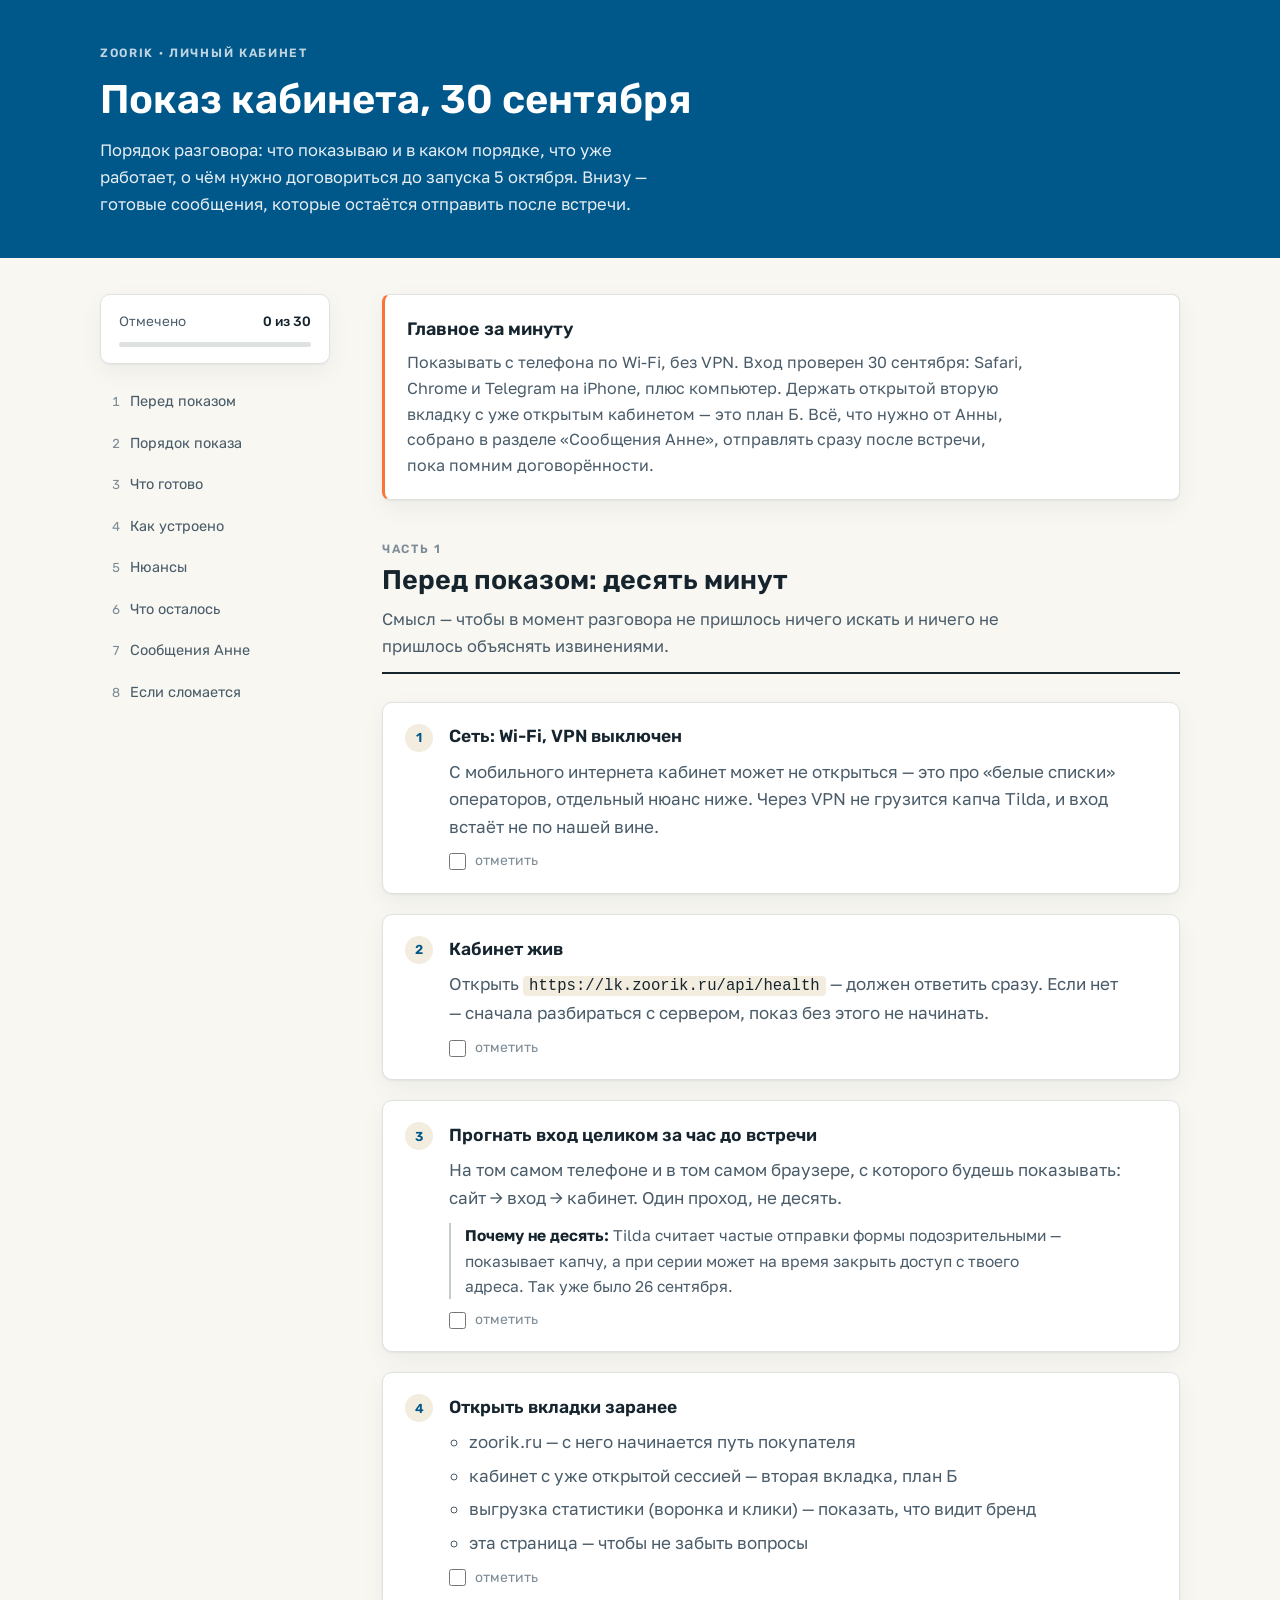
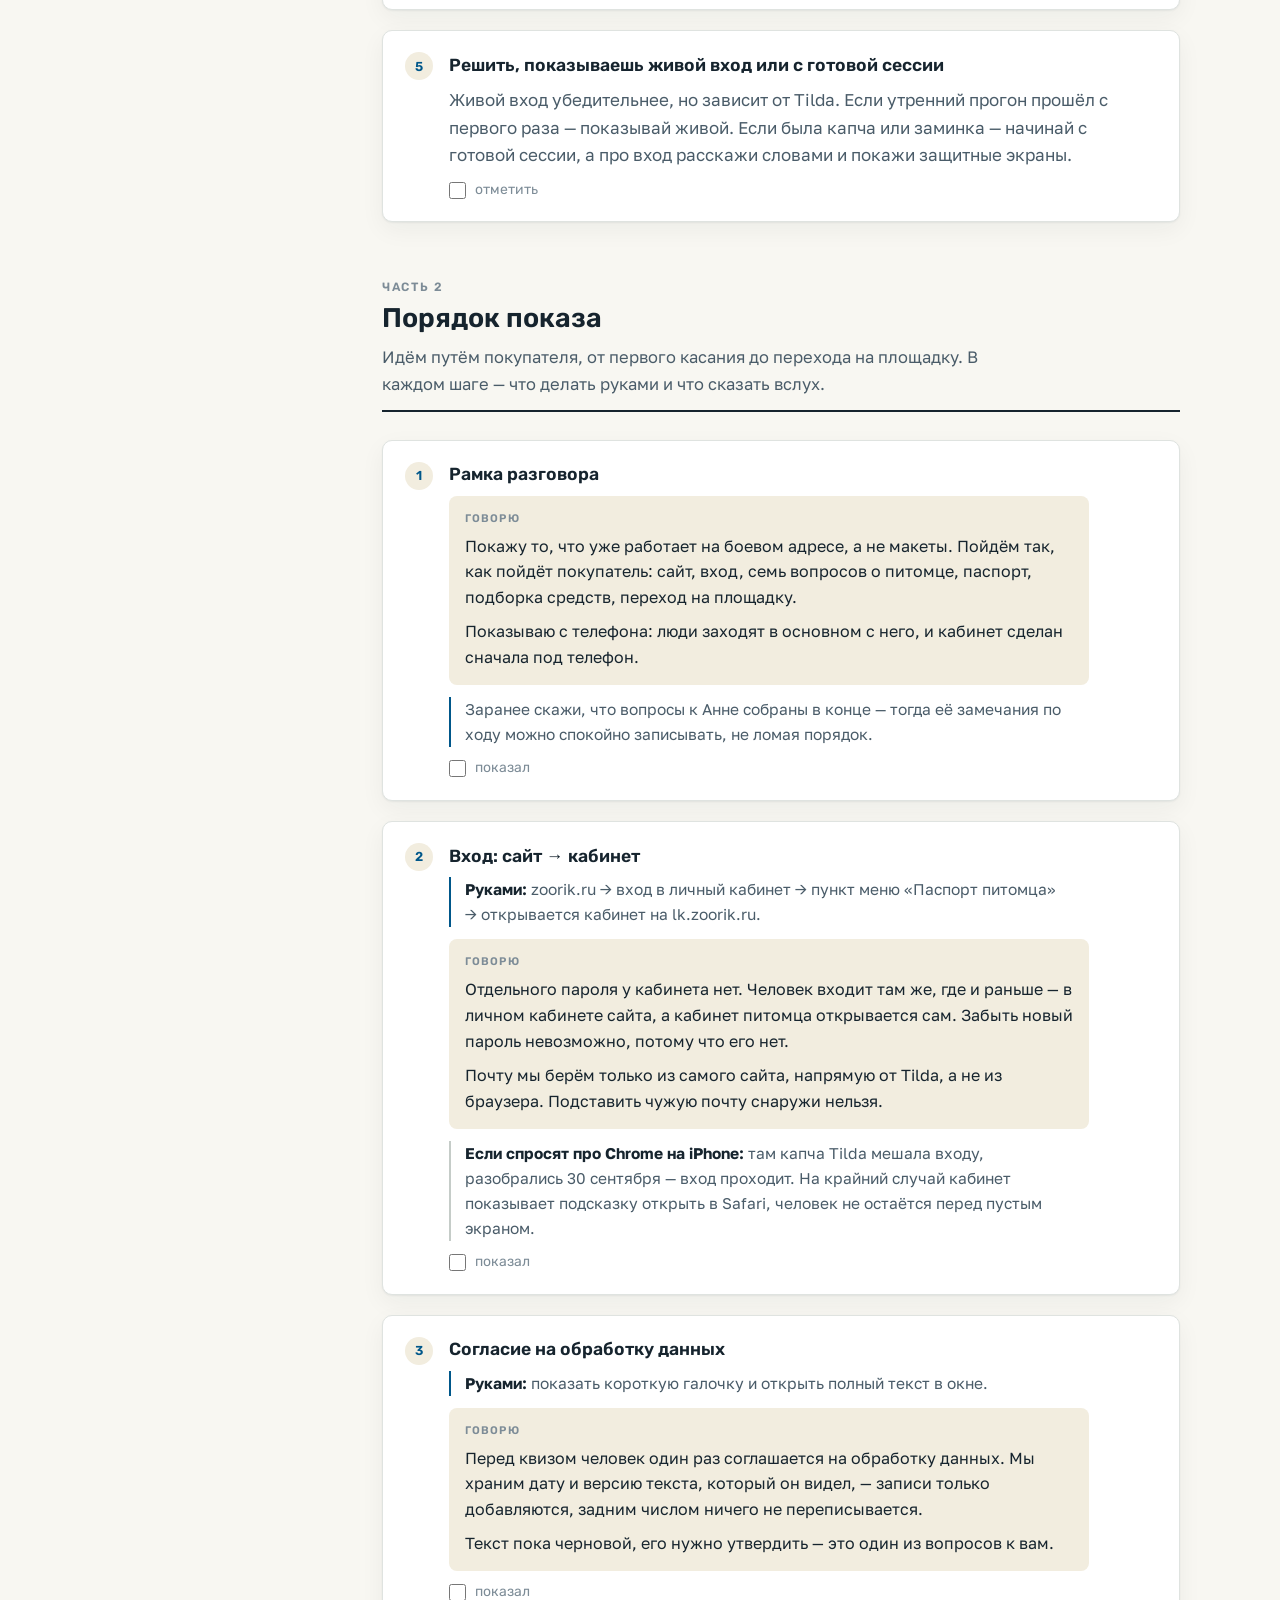
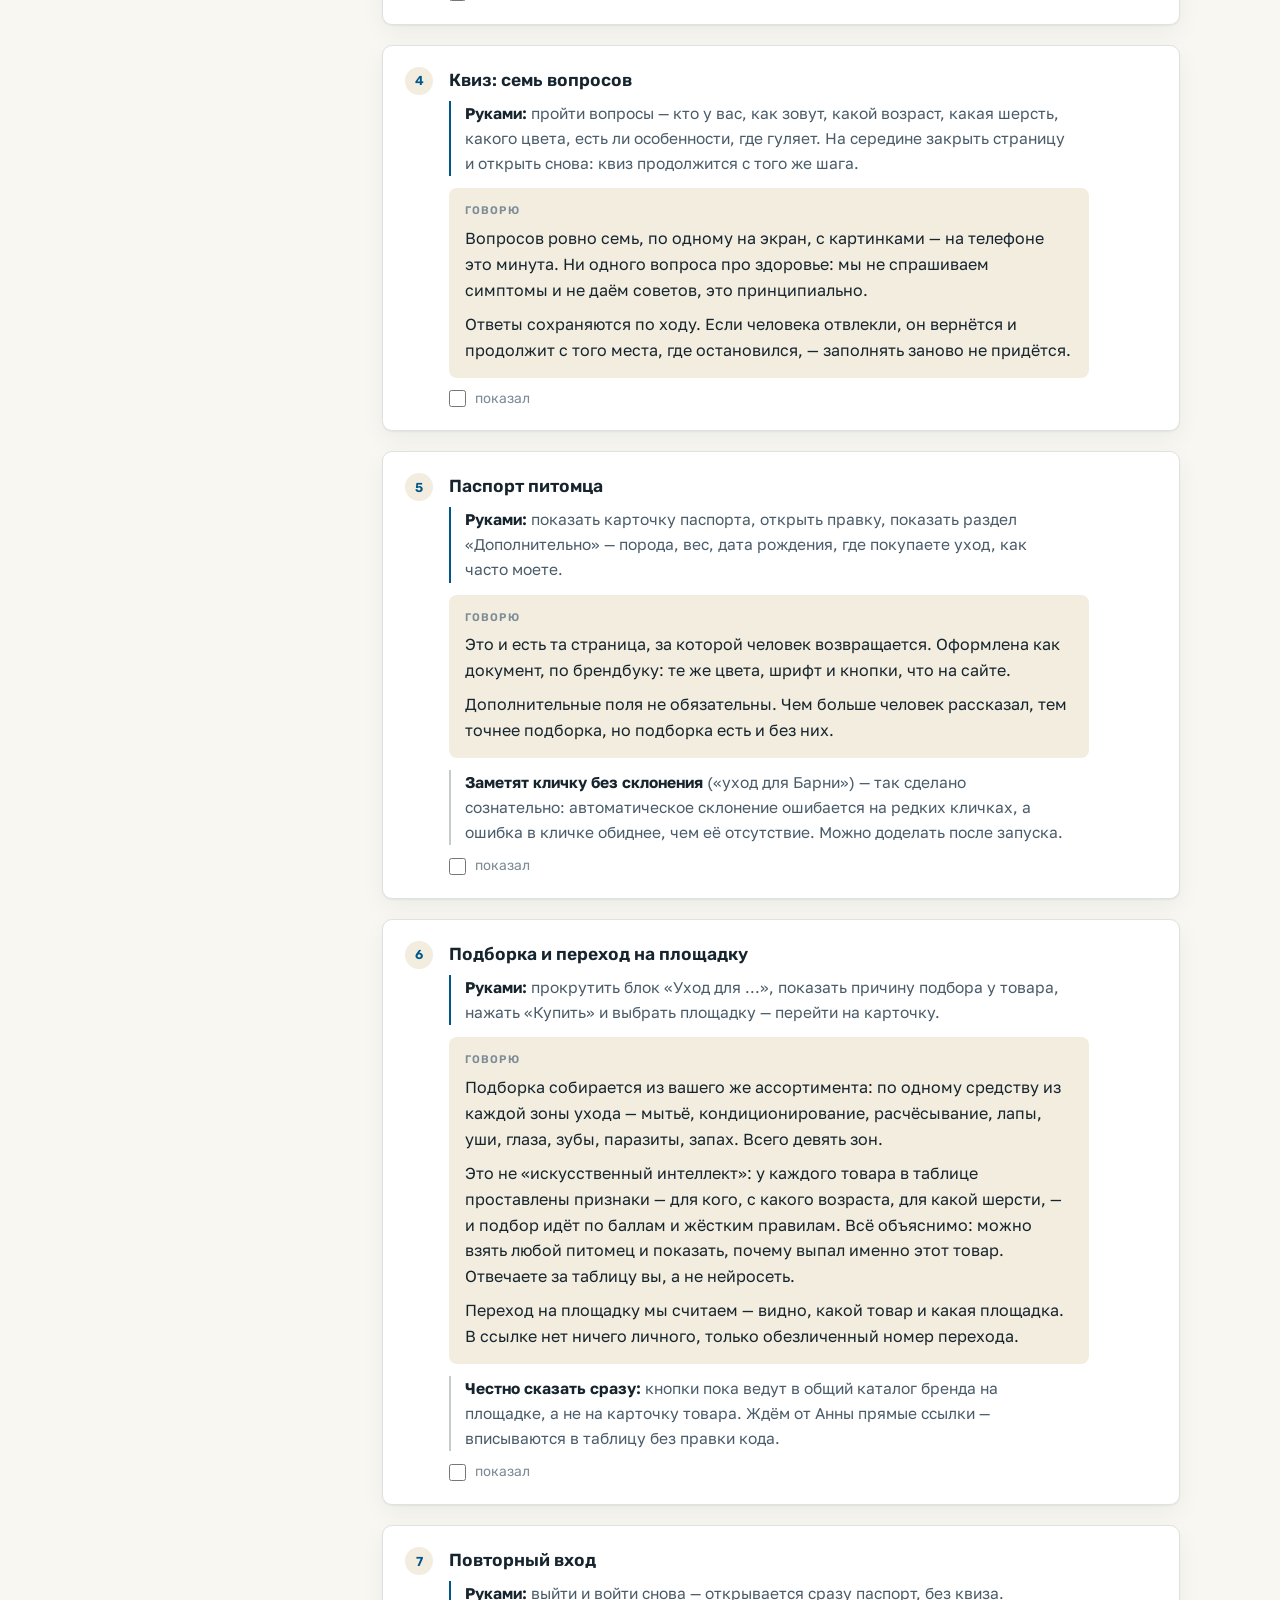
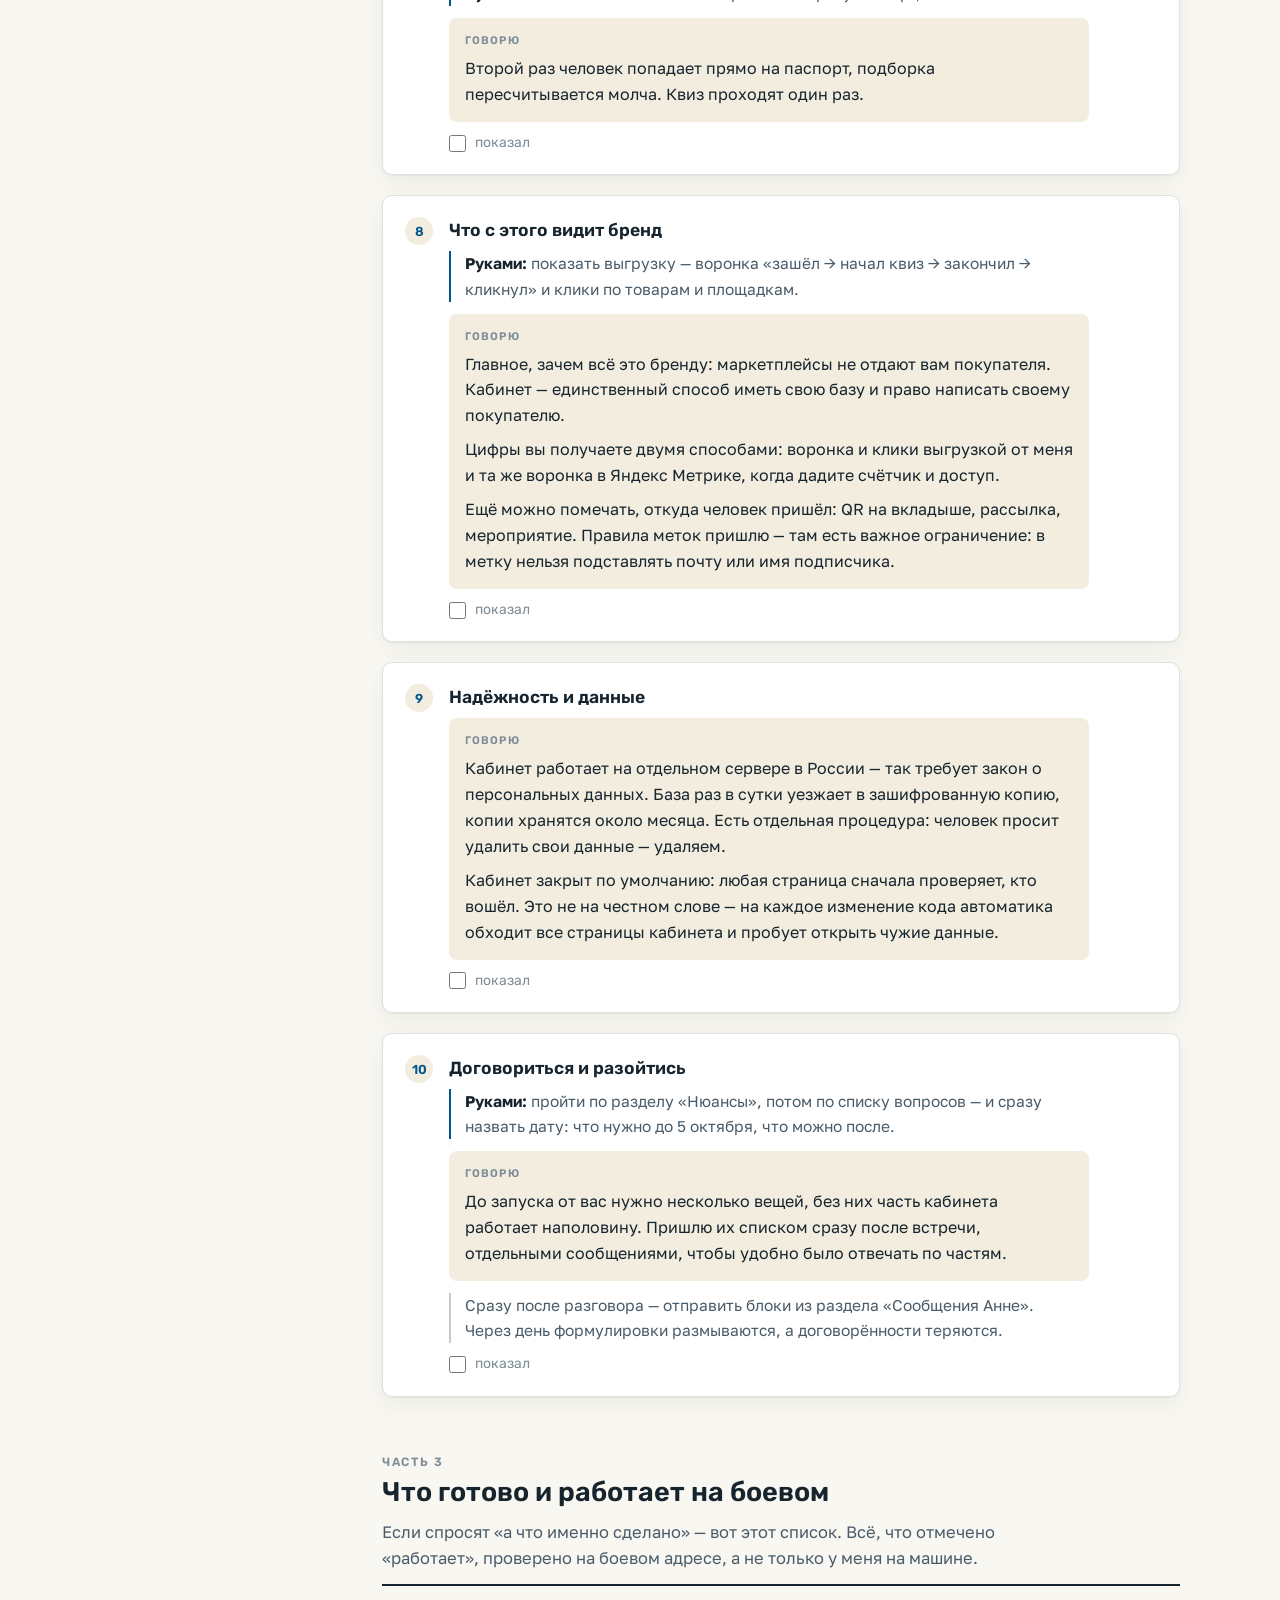
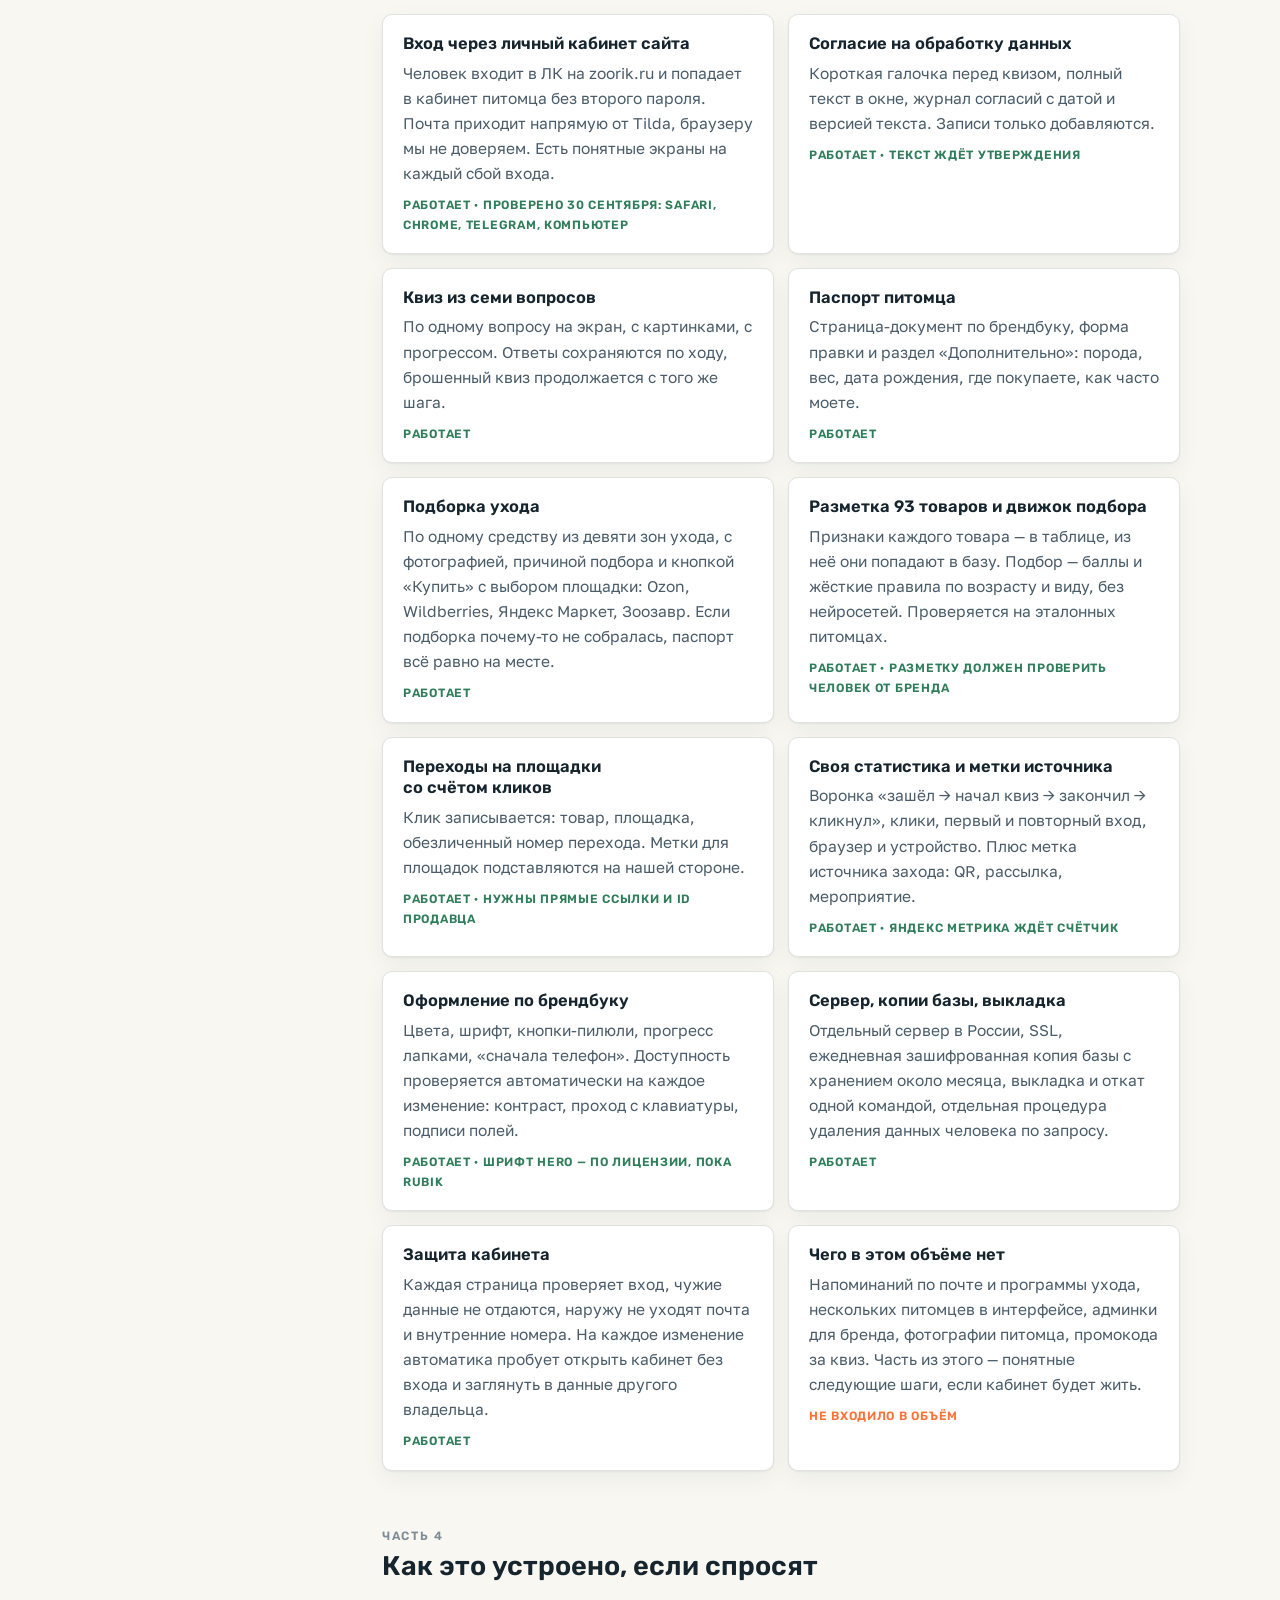
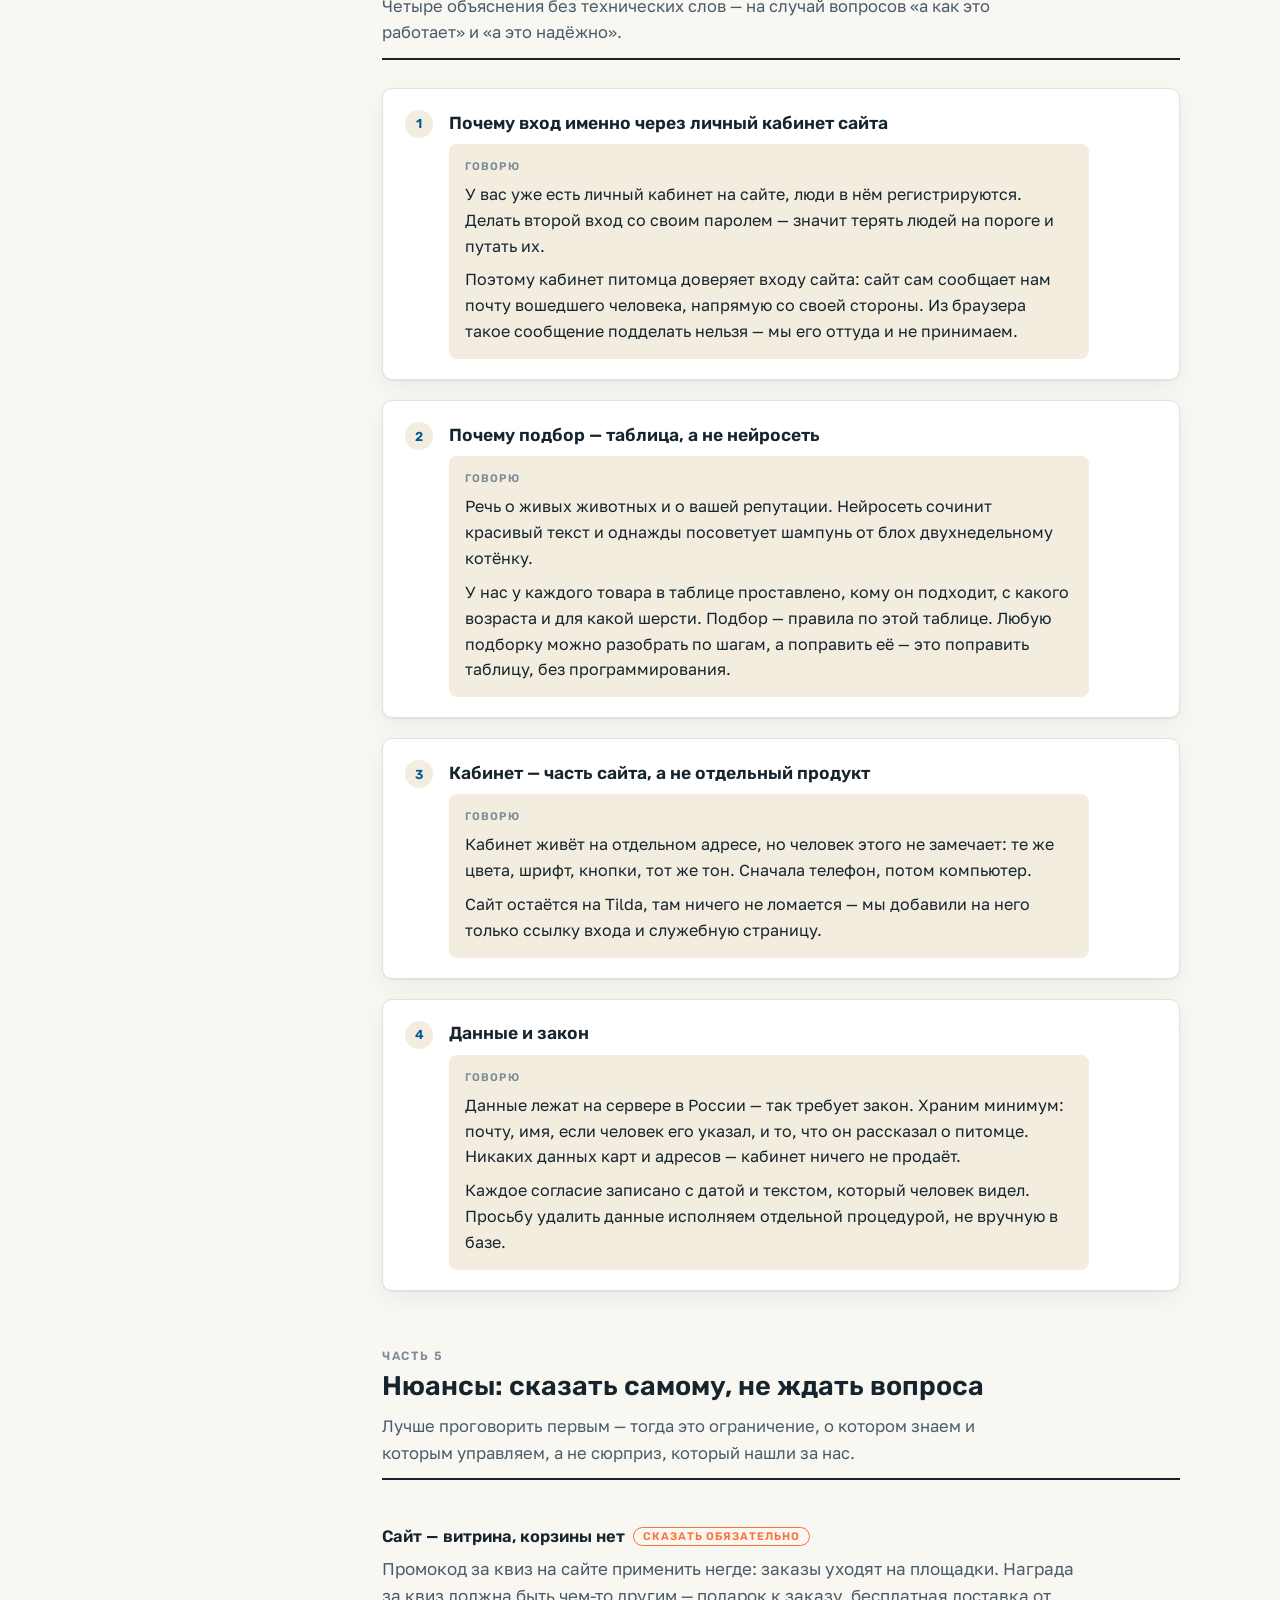
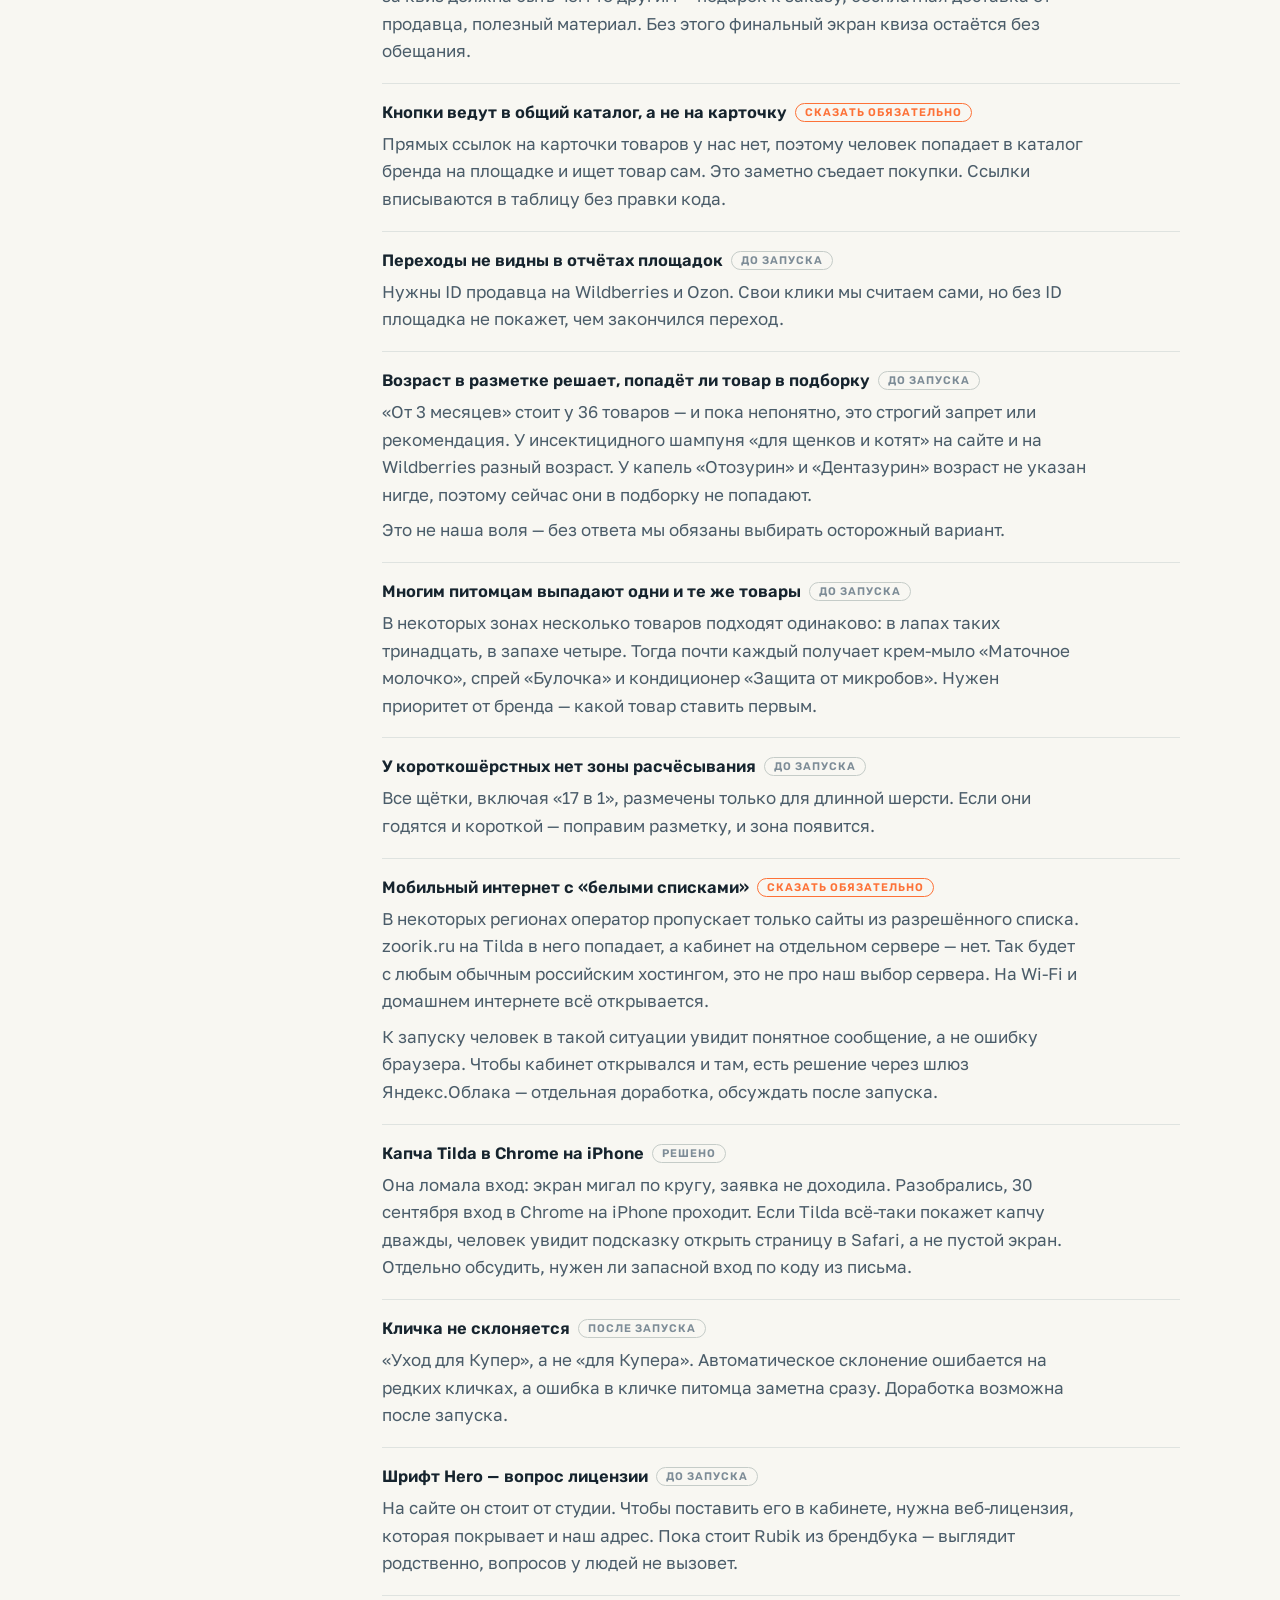
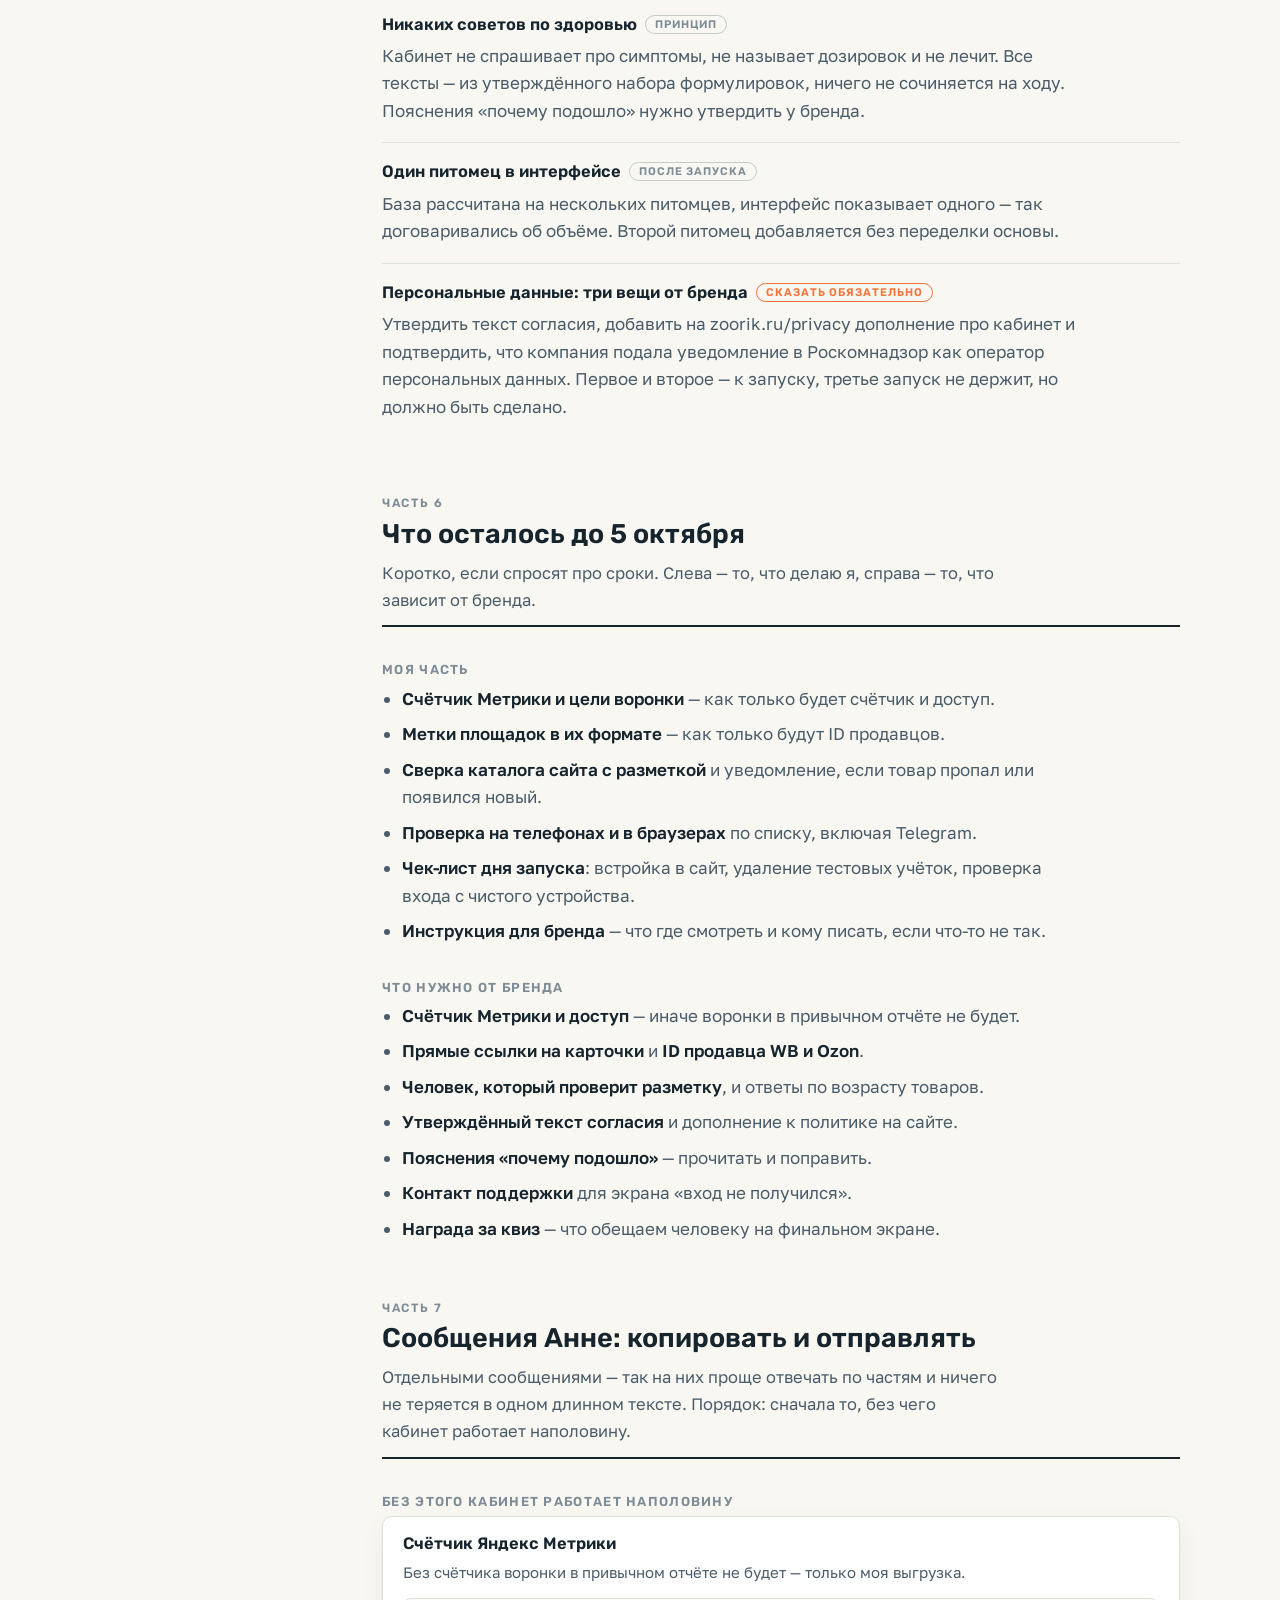
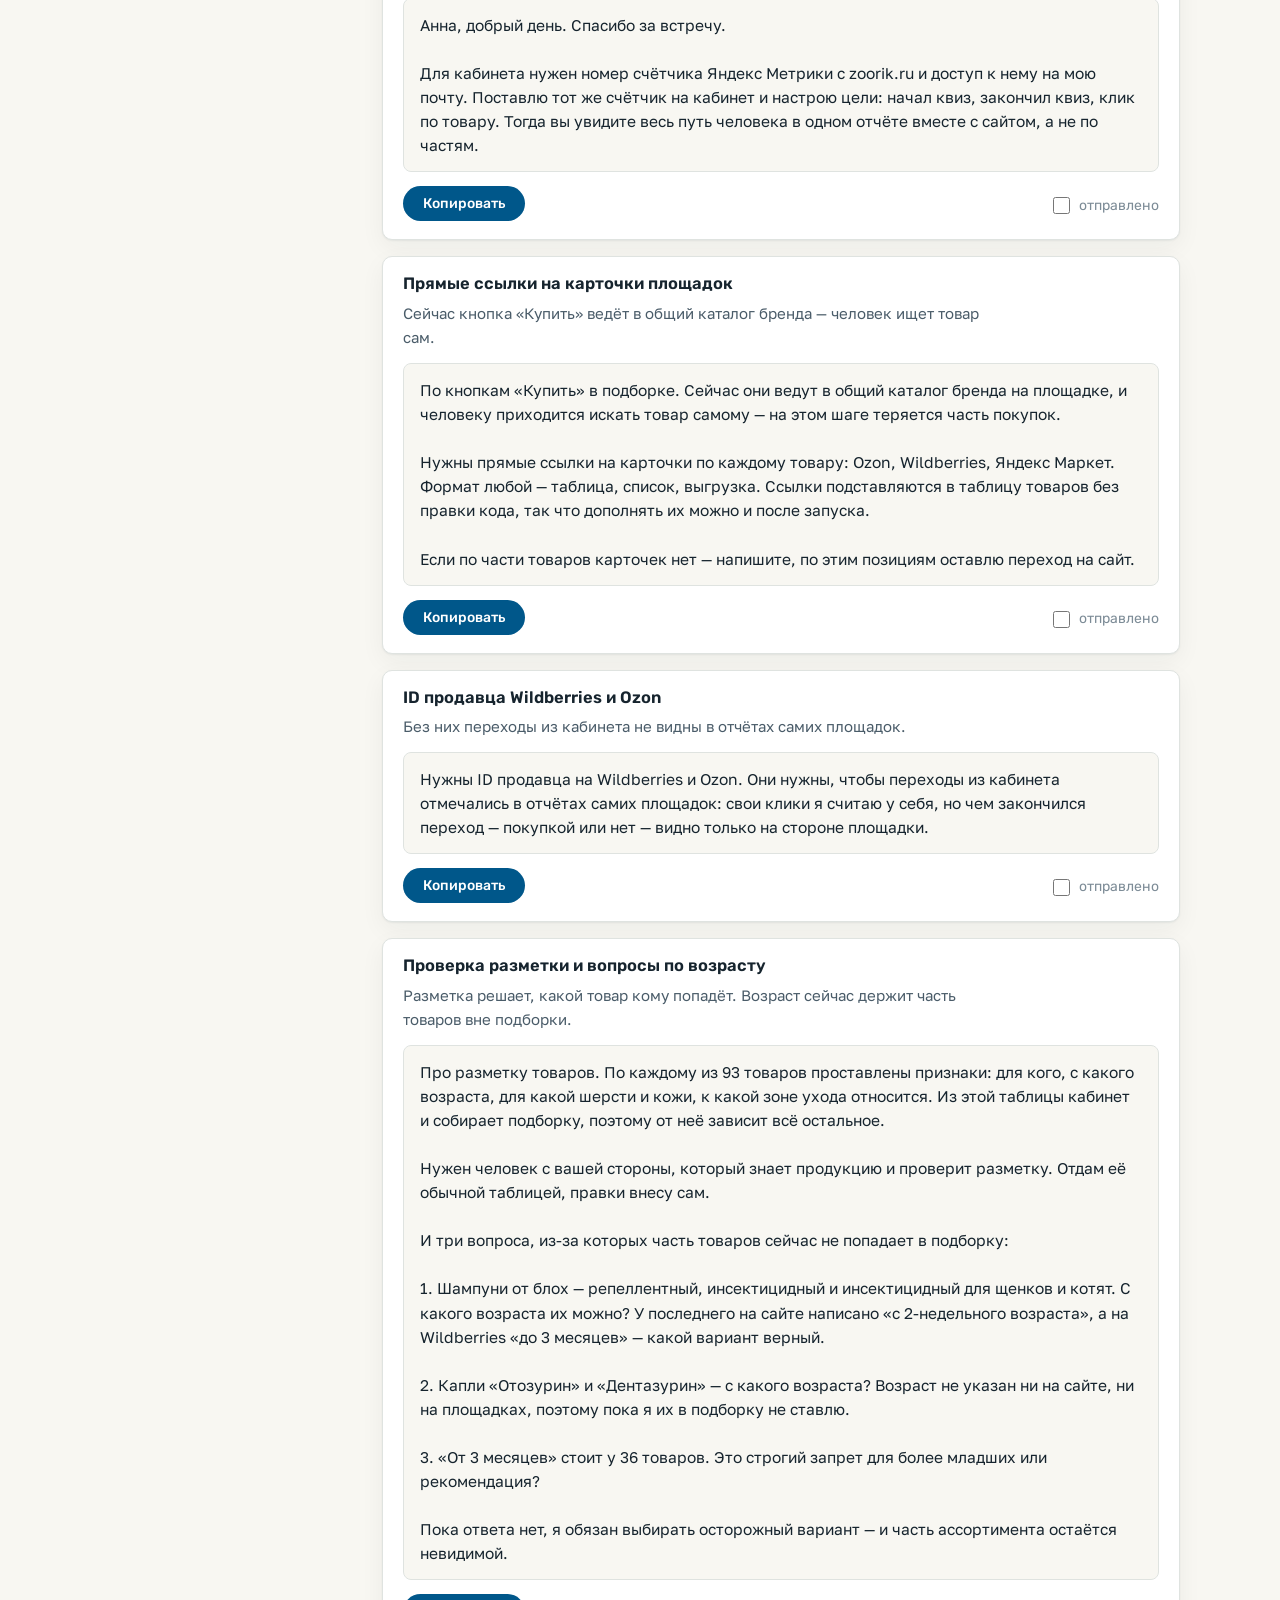
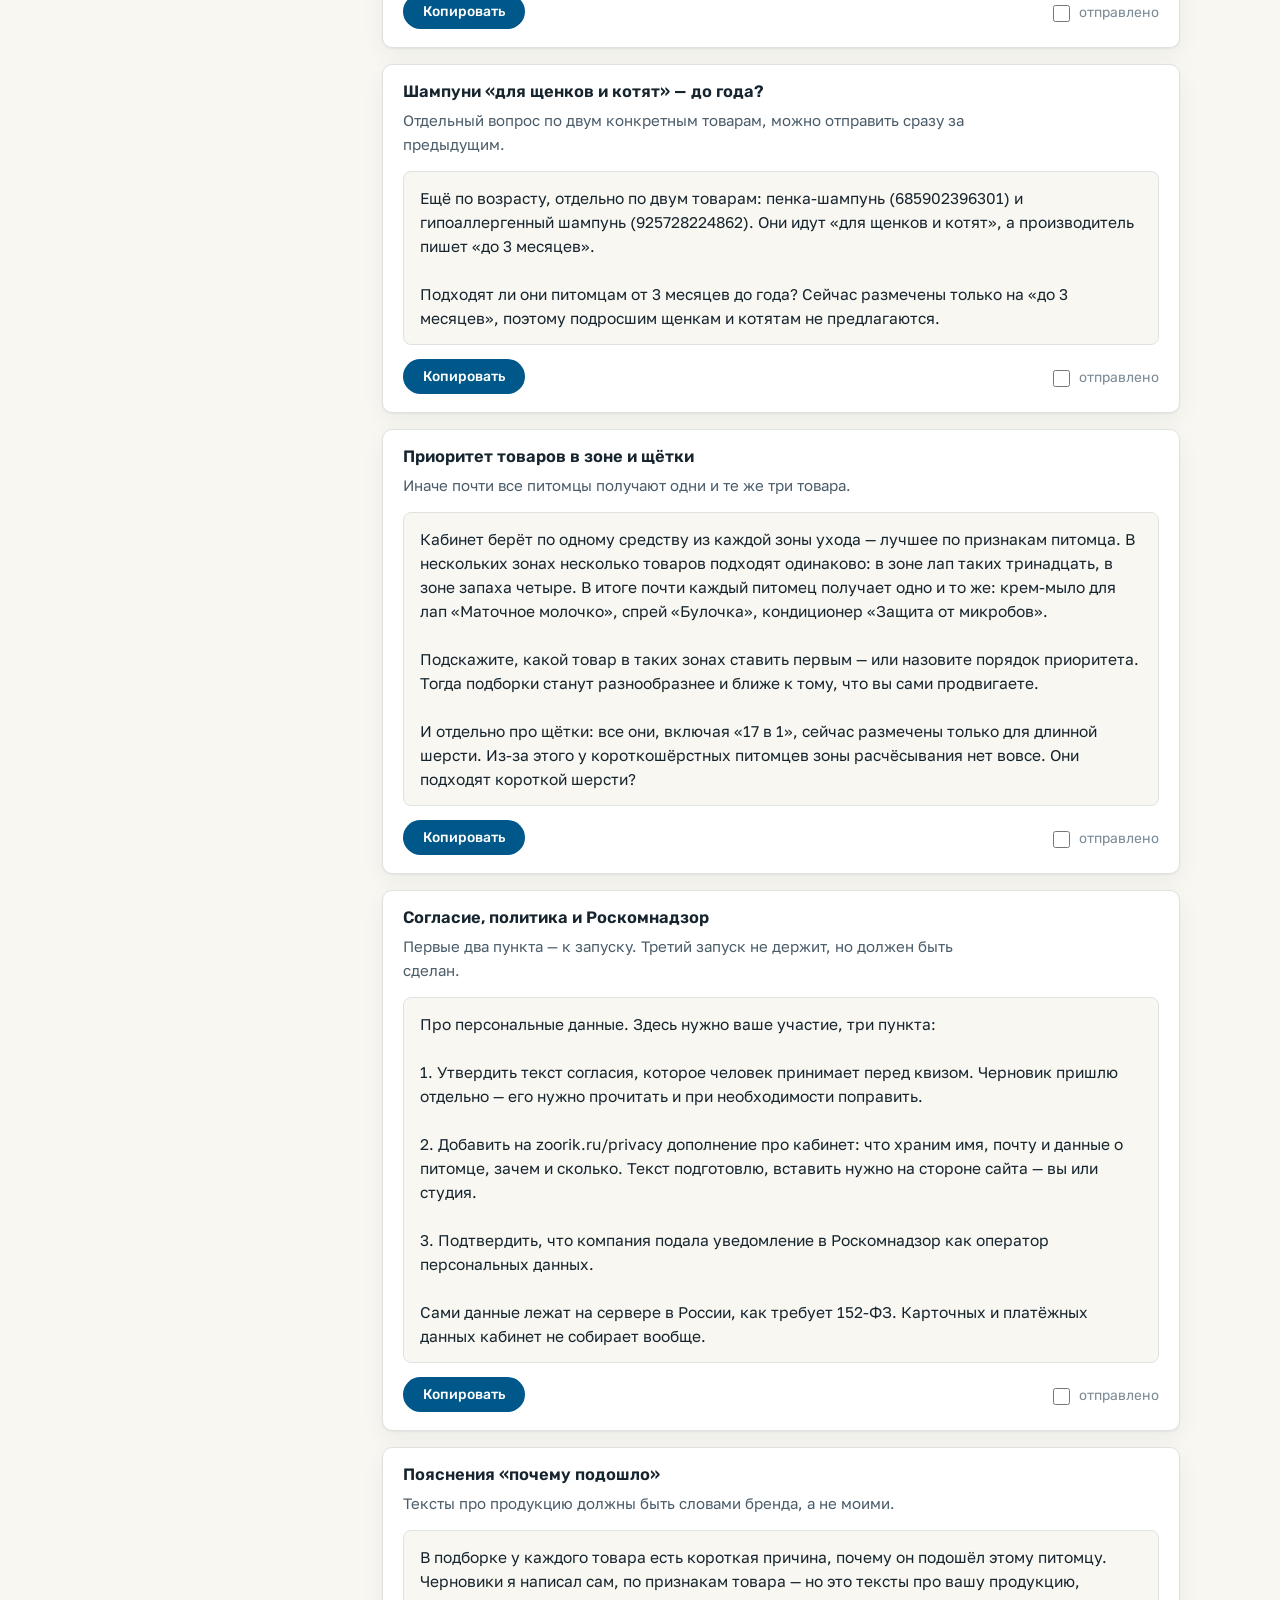
==== pokaz/index.html @ 50fd804e "Страница показа кабинета 30 сентября" ====
<!doctype html>
<html lang="ru">
<head>
<meta charset="utf-8">
<meta name="viewport" content="width=device-width, initial-scale=1">
<title>ZOORIK — показ кабинета 30 сентября</title>
<meta name="description" content="Порядок показа личного кабинета: что уже работает, что рассказать, о чём договориться.">
<meta name="robots" content="noindex, nofollow">
<meta property="og:title" content="ZOORIK — показ кабинета 30 сентября">
<meta property="og:description" content="Что работает, в каком порядке показываю, что нужно согласовать.">
<meta property="og:type" content="article">
<link rel="preconnect" href="https://fonts.googleapis.com">
<link rel="preconnect" href="https://fonts.gstatic.com" crossorigin>
<link rel="stylesheet" href="https://fonts.googleapis.com/css2?family=Rubik:wght@400;500;600&family=Golos+Text:wght@400;500;600&display=swap">
<link rel="stylesheet" href="../assets/style.css">
<link rel="stylesheet" href="../assets/pokaz.css">
</head>
<body>

<header class="masthead">
  <div class="wrap">
    <div class="eyebrow">ZOORIK · личный кабинет</div>
    <h1>Показ кабинета, 30 сентября</h1>
    <p>Порядок разговора: что показываю и в каком порядке, что уже работает, о чём нужно
       договориться до запуска 5 октября. Внизу — готовые сообщения, которые остаётся
       отправить после встречи.</p>
  </div>
</header>

<div class="wrap layout">

  <nav class="sidenav" aria-label="Разделы">
    <div class="progress-box">
      <div class="progress-label"><span>Отмечено</span><b><span id="done">0</span> из <span id="total">0</span></b></div>
      <div class="bar"><span id="bar"></span></div>
    </div>
    <div class="navlinks">
      <a href="#before"><i>1</i> Перед показом</a>
      <a href="#order"><i>2</i> Порядок показа</a>
      <a href="#ready"><i>3</i> Что готово</a>
      <a href="#how"><i>4</i> Как устроено</a>
      <a href="#points"><i>5</i> Нюансы</a>
      <a href="#left"><i>6</i> Что осталось</a>
      <a href="#ask"><i>7</i> Сообщения Анне</a>
      <a href="#plan-b"><i>8</i> Если сломается</a>
    </div>
  </nav>

  <main>

    <div class="urgent">
      <h2>Главное за минуту</h2>
      <p>Показывать с телефона по Wi-Fi, без VPN. Вход проверен 30 сентября: Safari, Chrome
         и Telegram на iPhone, плюс компьютер. Держать открытой вторую вкладку с уже
         открытым кабинетом — это план Б. Всё, что нужно от Анны, собрано в разделе
         «Сообщения Анне», отправлять сразу после встречи, пока помним договорённости.</p>
    </div>

    <!-- ================= 1. ПЕРЕД ПОКАЗОМ ================= -->
    <section class="part" id="before">
      <div class="part-head">
        <div class="eyebrow">Часть 1</div>
        <h2>Перед показом: десять минут</h2>
        <p class="lead">Смысл — чтобы в момент разговора не пришлось ничего искать и ничего
           не пришлось объяснять извинениями.</p>
      </div>

      <ul class="steps">
        <li class="step">
          <h3>Сеть: Wi-Fi, VPN выключен</h3>
          <div class="body">
            <p>С мобильного интернета кабинет может не открыться — это про «белые списки»
               операторов, отдельный нюанс ниже. Через VPN не грузится капча Tilda, и вход
               встаёт не по нашей вине.</p>
          </div>
          <label class="check"><input type="checkbox" data-k="net"> отметить</label>
        </li>

        <li class="step">
          <h3>Кабинет жив</h3>
          <div class="body">
            <p>Открыть <span class="mono">https://lk.zoorik.ru/api/health</span> — должен
               ответить сразу. Если нет — сначала разбираться с сервером, показ без этого
               не начинать.</p>
          </div>
          <label class="check"><input type="checkbox" data-k="health"> отметить</label>
        </li>

        <li class="step">
          <h3>Прогнать вход целиком за час до встречи</h3>
          <div class="body">
            <p>На том самом телефоне и в том самом браузере, с которого будешь показывать:
               сайт → вход → кабинет. Один проход, не десять.</p>
            <p class="note"><b>Почему не десять:</b> Tilda считает частые отправки формы
               подозрительными — показывает капчу, а при серии может на время закрыть доступ
               с твоего адреса. Так уже было 26 сентября.</p>
          </div>
          <label class="check"><input type="checkbox" data-k="run"> отметить</label>
        </li>

        <li class="step">
          <h3>Открыть вкладки заранее</h3>
          <div class="body">
            <ul>
              <li>zoorik.ru — с него начинается путь покупателя</li>
              <li>кабинет с уже открытой сессией — вторая вкладка, план Б</li>
              <li>выгрузка статистики (воронка и клики) — показать, что видит бренд</li>
              <li>эта страница — чтобы не забыть вопросы</li>
            </ul>
          </div>
          <label class="check"><input type="checkbox" data-k="tabs"> отметить</label>
        </li>

        <li class="step">
          <h3>Решить, показываешь живой вход или с готовой сессии</h3>
          <div class="body">
            <p>Живой вход убедительнее, но зависит от Tilda. Если утренний прогон прошёл
               с первого раза — показывай живой. Если была капча или заминка — начинай
               с готовой сессии, а про вход расскажи словами и покажи защитные экраны.</p>
          </div>
          <label class="check"><input type="checkbox" data-k="mode"> отметить</label>
        </li>
      </ul>
    </section>

    <!-- ================= 2. ПОРЯДОК ПОКАЗА ================= -->
    <section class="part" id="order">
      <div class="part-head">
        <div class="eyebrow">Часть 2</div>
        <h2>Порядок показа</h2>
        <p class="lead">Идём путём покупателя, от первого касания до перехода на площадку.
           В каждом шаге — что делать руками и что сказать вслух.</p>
      </div>

      <ul class="steps">
        <li class="step">
          <h3>Рамка разговора</h3>
          <div class="body">
            <div class="say">
              <p>Покажу то, что уже работает на боевом адресе, а не макеты. Пойдём так, как
                 пойдёт покупатель: сайт, вход, семь вопросов о питомце, паспорт, подборка
                 средств, переход на площадку.</p>
              <p>Показываю с телефона: люди заходят в основном с него, и кабинет сделан
                 сначала под телефон.</p>
            </div>
            <p class="do">Заранее скажи, что вопросы к Анне собраны в конце — тогда её
               замечания по ходу можно спокойно записывать, не ломая порядок.</p>
          </div>
          <label class="check"><input type="checkbox" data-k="s1"> показал</label>
        </li>

        <li class="step">
          <h3>Вход: сайт → кабинет</h3>
          <div class="body">
            <p class="do"><b>Руками:</b> zoorik.ru → вход в личный кабинет → пункт меню
               «Паспорт питомца» → открывается кабинет на lk.zoorik.ru.</p>
            <div class="say">
              <p>Отдельного пароля у кабинета нет. Человек входит там же, где и раньше —
                 в личном кабинете сайта, а кабинет питомца открывается сам. Забыть новый
                 пароль невозможно, потому что его нет.</p>
              <p>Почту мы берём только из самого сайта, напрямую от Tilda, а не из браузера.
                 Подставить чужую почту снаружи нельзя.</p>
            </div>
            <p class="note"><b>Если спросят про Chrome на iPhone:</b> там капча Tilda
               мешала входу, разобрались 30 сентября — вход проходит. На крайний случай
               кабинет показывает подсказку открыть в Safari, человек не остаётся
               перед пустым экраном.</p>
          </div>
          <label class="check"><input type="checkbox" data-k="s2"> показал</label>
        </li>

        <li class="step">
          <h3>Согласие на обработку данных</h3>
          <div class="body">
            <p class="do"><b>Руками:</b> показать короткую галочку и открыть полный текст
               в окне.</p>
            <div class="say">
              <p>Перед квизом человек один раз соглашается на обработку данных. Мы храним
                 дату и версию текста, который он видел, — записи только добавляются,
                 задним числом ничего не переписывается.</p>
              <p>Текст пока черновой, его нужно утвердить — это один из вопросов к вам.</p>
            </div>
          </div>
          <label class="check"><input type="checkbox" data-k="s3"> показал</label>
        </li>

        <li class="step">
          <h3>Квиз: семь вопросов</h3>
          <div class="body">
            <p class="do"><b>Руками:</b> пройти вопросы — кто у вас, как зовут, какой
               возраст, какая шерсть, какого цвета, есть ли особенности, где гуляет.
               На середине закрыть страницу и открыть снова: квиз продолжится с того же шага.</p>
            <div class="say">
              <p>Вопросов ровно семь, по одному на экран, с картинками — на телефоне это
                 минута. Ни одного вопроса про здоровье: мы не спрашиваем симптомы
                 и не даём советов, это принципиально.</p>
              <p>Ответы сохраняются по ходу. Если человека отвлекли, он вернётся и продолжит
                 с того места, где остановился, — заполнять заново не придётся.</p>
            </div>
          </div>
          <label class="check"><input type="checkbox" data-k="s4"> показал</label>
        </li>

        <li class="step">
          <h3>Паспорт питомца</h3>
          <div class="body">
            <p class="do"><b>Руками:</b> показать карточку паспорта, открыть правку, показать
               раздел «Дополнительно» — порода, вес, дата рождения, где покупаете уход,
               как часто моете.</p>
            <div class="say">
              <p>Это и есть та страница, за которой человек возвращается. Оформлена как
                 документ, по брендбуку: те же цвета, шрифт и кнопки, что на сайте.</p>
              <p>Дополнительные поля не обязательны. Чем больше человек рассказал, тем
                 точнее подборка, но подборка есть и без них.</p>
            </div>
            <p class="note"><b>Заметят кличку без склонения</b> («уход для Барни») — так
               сделано сознательно: автоматическое склонение ошибается на редких кличках,
               а ошибка в кличке обиднее, чем её отсутствие. Можно доделать после запуска.</p>
          </div>
          <label class="check"><input type="checkbox" data-k="s5"> показал</label>
        </li>

        <li class="step">
          <h3>Подборка и переход на площадку</h3>
          <div class="body">
            <p class="do"><b>Руками:</b> прокрутить блок «Уход для ...», показать причину
               подбора у товара, нажать «Купить» и выбрать площадку — перейти на карточку.</p>
            <div class="say">
              <p>Подборка собирается из вашего же ассортимента: по одному средству из каждой
                 зоны ухода — мытьё, кондиционирование, расчёсывание, лапы, уши, глаза, зубы,
                 паразиты, запах. Всего девять зон.</p>
              <p>Это не «искусственный интеллект»: у каждого товара в таблице проставлены
                 признаки — для кого, с какого возраста, для какой шерсти, — и подбор идёт
                 по баллам и жёстким правилам. Всё объяснимо: можно взять любой питомец
                 и показать, почему выпал именно этот товар. Отвечаете за таблицу вы,
                 а не нейросеть.</p>
              <p>Переход на площадку мы считаем — видно, какой товар и какая площадка.
                 В ссылке нет ничего личного, только обезличенный номер перехода.</p>
            </div>
            <p class="note"><b>Честно сказать сразу:</b> кнопки пока ведут в общий каталог
               бренда на площадке, а не на карточку товара. Ждём от Анны прямые ссылки —
               вписываются в таблицу без правки кода.</p>
          </div>
          <label class="check"><input type="checkbox" data-k="s6"> показал</label>
        </li>

        <li class="step">
          <h3>Повторный вход</h3>
          <div class="body">
            <p class="do"><b>Руками:</b> выйти и войти снова — открывается сразу паспорт,
               без квиза.</p>
            <div class="say">
              <p>Второй раз человек попадает прямо на паспорт, подборка пересчитывается
                 молча. Квиз проходят один раз.</p>
            </div>
          </div>
          <label class="check"><input type="checkbox" data-k="s7"> показал</label>
        </li>

        <li class="step">
          <h3>Что с этого видит бренд</h3>
          <div class="body">
            <p class="do"><b>Руками:</b> показать выгрузку — воронка «зашёл → начал квиз →
               закончил → кликнул» и клики по товарам и площадкам.</p>
            <div class="say">
              <p>Главное, зачем всё это бренду: маркетплейсы не отдают вам покупателя.
                 Кабинет — единственный способ иметь свою базу и право написать своему
                 покупателю.</p>
              <p>Цифры вы получаете двумя способами: воронка и клики выгрузкой от меня
                 и та же воронка в Яндекс Метрике, когда дадите счётчик и доступ.</p>
              <p>Ещё можно помечать, откуда человек пришёл: QR на вкладыше, рассылка,
                 мероприятие. Правила меток пришлю — там есть важное ограничение: в метку
                 нельзя подставлять почту или имя подписчика.</p>
            </div>
          </div>
          <label class="check"><input type="checkbox" data-k="s8"> показал</label>
        </li>

        <li class="step">
          <h3>Надёжность и данные</h3>
          <div class="body">
            <div class="say">
              <p>Кабинет работает на отдельном сервере в России — так требует закон
                 о персональных данных. База раз в сутки уезжает в зашифрованную копию,
                 копии хранятся около месяца. Есть отдельная процедура: человек просит удалить
                 свои данные — удаляем.</p>
              <p>Кабинет закрыт по умолчанию: любая страница сначала проверяет, кто вошёл.
                 Это не на честном слове — на каждое изменение кода автоматика обходит
                 все страницы кабинета и пробует открыть чужие данные.</p>
            </div>
          </div>
          <label class="check"><input type="checkbox" data-k="s9"> показал</label>
        </li>

        <li class="step">
          <h3>Договориться и разойтись</h3>
          <div class="body">
            <p class="do"><b>Руками:</b> пройти по разделу «Нюансы», потом по списку
               вопросов — и сразу назвать дату: что нужно до 5 октября, что можно после.</p>
            <div class="say">
              <p>До запуска от вас нужно несколько вещей, без них часть кабинета работает
                 наполовину. Пришлю их списком сразу после встречи, отдельными сообщениями,
                 чтобы удобно было отвечать по частям.</p>
            </div>
            <p class="note">Сразу после разговора — отправить блоки из раздела «Сообщения
               Анне». Через день формулировки размываются, а договорённости теряются.</p>
          </div>
          <label class="check"><input type="checkbox" data-k="s10"> показал</label>
        </li>
      </ul>
    </section>

    <!-- ================= 3. ЧТО ГОТОВО ================= -->
    <section class="part" id="ready">
      <div class="part-head">
        <div class="eyebrow">Часть 3</div>
        <h2>Что готово и работает на боевом</h2>
        <p class="lead">Если спросят «а что именно сделано» — вот этот список. Всё, что
           отмечено «работает», проверено на боевом адресе, а не только у меня на машине.</p>
      </div>

      <ul class="tiles">
        <li>
          <h3>Вход через личный кабинет сайта</h3>
          <p>Человек входит в ЛК на zoorik.ru и попадает в кабинет питомца без второго
             пароля. Почта приходит напрямую от Tilda, браузеру мы не доверяем. Есть
             понятные экраны на каждый сбой входа.</p>
          <span class="ready">Работает · проверено 30 сентября: Safari, Chrome, Telegram, компьютер</span>
        </li>
        <li>
          <h3>Согласие на обработку данных</h3>
          <p>Короткая галочка перед квизом, полный текст в окне, журнал согласий с датой
             и версией текста. Записи только добавляются.</p>
          <span class="ready">Работает · текст ждёт утверждения</span>
        </li>
        <li>
          <h3>Квиз из семи вопросов</h3>
          <p>По одному вопросу на экран, с картинками, с прогрессом. Ответы сохраняются
             по ходу, брошенный квиз продолжается с того же шага.</p>
          <span class="ready">Работает</span>
        </li>
        <li>
          <h3>Паспорт питомца</h3>
          <p>Страница-документ по брендбуку, форма правки и раздел «Дополнительно»:
             порода, вес, дата рождения, где покупаете, как часто моете.</p>
          <span class="ready">Работает</span>
        </li>
        <li>
          <h3>Подборка ухода</h3>
          <p>По одному средству из девяти зон ухода, с фотографией, причиной подбора
             и кнопкой «Купить» с выбором площадки: Ozon, Wildberries, Яндекс Маркет,
             Зоозавр. Если подборка почему-то не собралась, паспорт всё равно на месте.</p>
          <span class="ready">Работает</span>
        </li>
        <li>
          <h3>Разметка 93 товаров и движок подбора</h3>
          <p>Признаки каждого товара — в таблице, из неё они попадают в базу. Подбор —
             баллы и жёсткие правила по возрасту и виду, без нейросетей. Проверяется
             на эталонных питомцах.</p>
          <span class="ready">Работает · разметку должен проверить человек от бренда</span>
        </li>
        <li>
          <h3>Переходы на площадки со счётом кликов</h3>
          <p>Клик записывается: товар, площадка, обезличенный номер перехода. Метки
             для площадок подставляются на нашей стороне.</p>
          <span class="ready">Работает · нужны прямые ссылки и ID продавца</span>
        </li>
        <li>
          <h3>Своя статистика и метки источника</h3>
          <p>Воронка «зашёл → начал квиз → закончил → кликнул», клики, первый и повторный
             вход, браузер и устройство. Плюс метка источника захода: QR, рассылка,
             мероприятие.</p>
          <span class="ready">Работает · Яндекс Метрика ждёт счётчик</span>
        </li>
        <li>
          <h3>Оформление по брендбуку</h3>
          <p>Цвета, шрифт, кнопки-пилюли, прогресс лапками, «сначала телефон». Доступность
             проверяется автоматически на каждое изменение: контраст, проход с клавиатуры,
             подписи полей.</p>
          <span class="ready">Работает · шрифт Hero — по лицензии, пока Rubik</span>
        </li>
        <li>
          <h3>Сервер, копии базы, выкладка</h3>
          <p>Отдельный сервер в России, SSL, ежедневная зашифрованная копия базы
             с хранением около месяца, выкладка и откат одной командой, отдельная процедура
             удаления данных человека по запросу.</p>
          <span class="ready">Работает</span>
        </li>
        <li>
          <h3>Защита кабинета</h3>
          <p>Каждая страница проверяет вход, чужие данные не отдаются, наружу не уходят
             почта и внутренние номера. На каждое изменение автоматика пробует открыть
             кабинет без входа и заглянуть в данные другого владельца.</p>
          <span class="ready">Работает</span>
        </li>
        <li>
          <h3>Чего в этом объёме нет</h3>
          <p>Напоминаний по почте и программы ухода, нескольких питомцев в интерфейсе,
             админки для бренда, фотографии питомца, промокода за квиз. Часть из этого —
             понятные следующие шаги, если кабинет будет жить.</p>
          <span class="ready later">Не входило в объём</span>
        </li>
      </ul>
    </section>

    <!-- ================= 4. КАК УСТРОЕНО ================= -->
    <section class="part" id="how">
      <div class="part-head">
        <div class="eyebrow">Часть 4</div>
        <h2>Как это устроено, если спросят</h2>
        <p class="lead">Четыре объяснения без технических слов — на случай вопросов
           «а как это работает» и «а это надёжно».</p>
      </div>

      <ul class="steps">
        <li class="step">
          <h3>Почему вход именно через личный кабинет сайта</h3>
          <div class="body">
            <div class="say">
              <p>У вас уже есть личный кабинет на сайте, люди в нём регистрируются.
                 Делать второй вход со своим паролем — значит терять людей на пороге
                 и путать их.</p>
              <p>Поэтому кабинет питомца доверяет входу сайта: сайт сам сообщает нам почту
                 вошедшего человека, напрямую со своей стороны. Из браузера такое сообщение
                 подделать нельзя — мы его оттуда и не принимаем.</p>
            </div>
          </div>
        </li>
        <li class="step">
          <h3>Почему подбор — таблица, а не нейросеть</h3>
          <div class="body">
            <div class="say">
              <p>Речь о живых животных и о вашей репутации. Нейросеть сочинит красивый
                 текст и однажды посоветует шампунь от блох двухнедельному котёнку.</p>
              <p>У нас у каждого товара в таблице проставлено, кому он подходит, с какого
                 возраста и для какой шерсти. Подбор — правила по этой таблице. Любую
                 подборку можно разобрать по шагам, а поправить её — это поправить таблицу,
                 без программирования.</p>
            </div>
          </div>
        </li>
        <li class="step">
          <h3>Кабинет — часть сайта, а не отдельный продукт</h3>
          <div class="body">
            <div class="say">
              <p>Кабинет живёт на отдельном адресе, но человек этого не замечает: те же
                 цвета, шрифт, кнопки, тот же тон. Сначала телефон, потом компьютер.</p>
              <p>Сайт остаётся на Tilda, там ничего не ломается — мы добавили на него
                 только ссылку входа и служебную страницу.</p>
            </div>
          </div>
        </li>
        <li class="step">
          <h3>Данные и закон</h3>
          <div class="body">
            <div class="say">
              <p>Данные лежат на сервере в России — так требует закон. Храним минимум:
                 почту, имя, если человек его указал, и то, что он рассказал о питомце.
                 Никаких данных карт и адресов — кабинет ничего не продаёт.</p>
              <p>Каждое согласие записано с датой и текстом, который человек видел.
                 Просьбу удалить данные исполняем отдельной процедурой, не вручную в базе.</p>
            </div>
          </div>
        </li>
      </ul>
    </section>

    <!-- ================= 5. НЮАНСЫ ================= -->
    <section class="part" id="points">
      <div class="part-head">
        <div class="eyebrow">Часть 5</div>
        <h2>Нюансы: сказать самому, не ждать вопроса</h2>
        <p class="lead">Лучше проговорить первым — тогда это ограничение, о котором знаем
           и которым управляем, а не сюрприз, который нашли за нас.</p>
      </div>

      <ul class="points">
        <li>
          <h3>Сайт — витрина, корзины нет<span class="label hot">сказать обязательно</span></h3>
          <p>Промокод за квиз на сайте применить негде: заказы уходят на площадки. Награда
             за квиз должна быть чем-то другим — подарок к заказу, бесплатная доставка
             от продавца, полезный материал. Без этого финальный экран квиза остаётся
             без обещания.</p>
        </li>
        <li>
          <h3>Кнопки ведут в общий каталог, а не на карточку<span class="label hot">сказать обязательно</span></h3>
          <p>Прямых ссылок на карточки товаров у нас нет, поэтому человек попадает
             в каталог бренда на площадке и ищет товар сам. Это заметно съедает покупки.
             Ссылки вписываются в таблицу без правки кода.</p>
        </li>
        <li>
          <h3>Переходы не видны в отчётах площадок<span class="label">до запуска</span></h3>
          <p>Нужны ID продавца на Wildberries и Ozon. Свои клики мы считаем сами, но без ID
             площадка не покажет, чем закончился переход.</p>
        </li>
        <li>
          <h3>Возраст в разметке решает, попадёт ли товар в подборку<span class="label">до запуска</span></h3>
          <p>«От 3 месяцев» стоит у 36 товаров — и пока непонятно, это строгий запрет
             или рекомендация. У инсектицидного шампуня «для щенков и котят» на сайте
             и на Wildberries разный возраст. У капель «Отозурин» и «Дентазурин» возраст
             не указан нигде, поэтому сейчас они в подборку не попадают.</p>
          <p>Это не наша воля — без ответа мы обязаны выбирать осторожный вариант.</p>
        </li>
        <li>
          <h3>Многим питомцам выпадают одни и те же товары<span class="label">до запуска</span></h3>
          <p>В некоторых зонах несколько товаров подходят одинаково: в лапах таких
             тринадцать, в запахе четыре. Тогда почти каждый получает крем-мыло
             «Маточное молочко», спрей «Булочка» и кондиционер «Защита от микробов».
             Нужен приоритет от бренда — какой товар ставить первым.</p>
        </li>
        <li>
          <h3>У короткошёрстных нет зоны расчёсывания<span class="label">до запуска</span></h3>
          <p>Все щётки, включая «17 в 1», размечены только для длинной шерсти. Если они
             годятся и короткой — поправим разметку, и зона появится.</p>
        </li>
        <li>
          <h3>Мобильный интернет с «белыми списками»<span class="label hot">сказать обязательно</span></h3>
          <p>В некоторых регионах оператор пропускает только сайты из разрешённого списка.
             zoorik.ru на Tilda в него попадает, а кабинет на отдельном сервере — нет.
             Так будет с любым обычным российским хостингом, это не про наш выбор сервера.
             На Wi-Fi и домашнем интернете всё открывается.</p>
          <p>К запуску человек в такой ситуации увидит понятное сообщение, а не ошибку
             браузера. Чтобы кабинет открывался и там, есть решение через шлюз
             Яндекс.Облака — отдельная доработка, обсуждать после запуска.</p>
        </li>
        <li>
          <h3>Капча Tilda в Chrome на iPhone<span class="label">решено</span></h3>
          <p>Она ломала вход: экран мигал по кругу, заявка не доходила. Разобрались,
             30 сентября вход в Chrome на iPhone проходит. Если Tilda всё-таки покажет
             капчу дважды, человек увидит подсказку открыть страницу в Safari, а не пустой
             экран. Отдельно обсудить, нужен ли запасной вход по коду из письма.</p>
        </li>
        <li>
          <h3>Кличка не склоняется<span class="label">после запуска</span></h3>
          <p>«Уход для Купер», а не «для Купера». Автоматическое
             склонение ошибается на редких кличках, а ошибка в кличке питомца заметна
             сразу. Доработка возможна после запуска.</p>
        </li>
        <li>
          <h3>Шрифт Hero — вопрос лицензии<span class="label">до запуска</span></h3>
          <p>На сайте он стоит от студии. Чтобы поставить его в кабинете, нужна веб-лицензия,
             которая покрывает и наш адрес. Пока стоит Rubik из брендбука — выглядит
             родственно, вопросов у людей не вызовет.</p>
        </li>
        <li>
          <h3>Никаких советов по здоровью<span class="label">принцип</span></h3>
          <p>Кабинет не спрашивает про симптомы, не называет дозировок и не лечит.
             Все тексты — из утверждённого набора формулировок, ничего не сочиняется
             на ходу. Пояснения «почему подошло» нужно утвердить у бренда.</p>
        </li>
        <li>
          <h3>Один питомец в интерфейсе<span class="label">после запуска</span></h3>
          <p>База рассчитана на нескольких питомцев, интерфейс показывает одного — так
             договаривались об объёме. Второй питомец добавляется без переделки основы.</p>
        </li>
        <li>
          <h3>Персональные данные: три вещи от бренда<span class="label hot">сказать обязательно</span></h3>
          <p>Утвердить текст согласия, добавить на zoorik.ru/privacy дополнение про кабинет
             и подтвердить, что компания подала уведомление в Роскомнадзор как оператор
             персональных данных. Первое и второе — к запуску, третье запуск не держит,
             но должно быть сделано.</p>
        </li>
      </ul>
    </section>

    <!-- ================= 6. ЧТО ОСТАЛОСЬ ================= -->
    <section class="part" id="left">
      <div class="part-head">
        <div class="eyebrow">Часть 6</div>
        <h2>Что осталось до 5 октября</h2>
        <p class="lead">Коротко, если спросят про сроки. Слева — то, что делаю я,
           справа — то, что зависит от бренда.</p>
      </div>

      <div class="group-title">Моя часть</div>
      <ul class="plain">
        <li><b>Счётчик Метрики и цели воронки</b> — как только будет счётчик и доступ.</li>
        <li><b>Метки площадок в их формате</b> — как только будут ID продавцов.</li>
        <li><b>Сверка каталога сайта с разметкой</b> и уведомление, если товар пропал
            или появился новый.</li>
        <li><b>Проверка на телефонах и в браузерах</b> по списку, включая Telegram.</li>
        <li><b>Чек-лист дня запуска</b>: встройка в сайт, удаление тестовых учёток,
            проверка входа с чистого устройства.</li>
        <li><b>Инструкция для бренда</b> — что где смотреть и кому писать, если что-то не так.</li>
      </ul>

      <div class="group-title">Что нужно от бренда</div>
      <ul class="plain">
        <li><b>Счётчик Метрики и доступ</b> — иначе воронки в привычном отчёте не будет.</li>
        <li><b>Прямые ссылки на карточки</b> и <b>ID продавца WB и Ozon</b>.</li>
        <li><b>Человек, который проверит разметку</b>, и ответы по возрасту товаров.</li>
        <li><b>Утверждённый текст согласия</b> и дополнение к политике на сайте.</li>
        <li><b>Пояснения «почему подошло»</b> — прочитать и поправить.</li>
        <li><b>Контакт поддержки</b> для экрана «вход не получился».</li>
        <li><b>Награда за квиз</b> — что обещаем человеку на финальном экране.</li>
      </ul>
    </section>

    <!-- ================= 7. СООБЩЕНИЯ ================= -->
    <section class="part" id="ask">
      <div class="part-head">
        <div class="eyebrow">Часть 7</div>
        <h2>Сообщения Анне: копировать и отправлять</h2>
        <p class="lead">Отдельными сообщениями — так на них проще отвечать по частям
           и ничего не теряется в одном длинном тексте. Порядок: сначала то, без чего
           кабинет работает наполовину.</p>
      </div>

      <div class="group-title">Без этого кабинет работает наполовину</div>
      <ul class="tg">

        <li>
          <div class="tg-head"><h3>Счётчик Яндекс Метрики</h3></div>
          <p class="tg-why">Без счётчика воронки в привычном отчёте не будет — только моя выгрузка.</p>
          <div class="tg-text" id="t1">Анна, добрый день. Спасибо за встречу.

Для кабинета нужен номер счётчика Яндекс Метрики с zoorik.ru и доступ к нему на мою почту. Поставлю тот же счётчик на кабинет и настрою цели: начал квиз, закончил квиз, клик по товару. Тогда вы увидите весь путь человека в одном отчёте вместе с сайтом, а не по частям.</div>
          <div class="tg-foot">
            <button class="copy" type="button" data-copy="t1">Копировать</button>
            <label class="check"><input type="checkbox" data-k="m1"> отправлено</label>
          </div>
        </li>

        <li>
          <div class="tg-head"><h3>Прямые ссылки на карточки площадок</h3></div>
          <p class="tg-why">Сейчас кнопка «Купить» ведёт в общий каталог бренда — человек ищет товар сам.</p>
          <div class="tg-text" id="t2">По кнопкам «Купить» в подборке. Сейчас они ведут в общий каталог бренда на площадке, и человеку приходится искать товар самому — на этом шаге теряется часть покупок.

Нужны прямые ссылки на карточки по каждому товару: Ozon, Wildberries, Яндекс Маркет. Формат любой — таблица, список, выгрузка. Ссылки подставляются в таблицу товаров без правки кода, так что дополнять их можно и после запуска.

Если по части товаров карточек нет — напишите, по этим позициям оставлю переход на сайт.</div>
          <div class="tg-foot">
            <button class="copy" type="button" data-copy="t2">Копировать</button>
            <label class="check"><input type="checkbox" data-k="m2"> отправлено</label>
          </div>
        </li>

        <li>
          <div class="tg-head"><h3>ID продавца Wildberries и Ozon</h3></div>
          <p class="tg-why">Без них переходы из кабинета не видны в отчётах самих площадок.</p>
          <div class="tg-text" id="t3">Нужны ID продавца на Wildberries и Ozon. Они нужны, чтобы переходы из кабинета отмечались в отчётах самих площадок: свои клики я считаю у себя, но чем закончился переход — покупкой или нет — видно только на стороне площадки.</div>
          <div class="tg-foot">
            <button class="copy" type="button" data-copy="t3">Копировать</button>
            <label class="check"><input type="checkbox" data-k="m3"> отправлено</label>
          </div>
        </li>

        <li>
          <div class="tg-head"><h3>Проверка разметки и вопросы по возрасту</h3></div>
          <p class="tg-why">Разметка решает, какой товар кому попадёт. Возраст сейчас держит часть товаров вне подборки.</p>
          <div class="tg-text" id="t4">Про разметку товаров. По каждому из 93 товаров проставлены признаки: для кого, с какого возраста, для какой шерсти и кожи, к какой зоне ухода относится. Из этой таблицы кабинет и собирает подборку, поэтому от неё зависит всё остальное.

Нужен человек с вашей стороны, который знает продукцию и проверит разметку. Отдам её обычной таблицей, правки внесу сам.

И три вопроса, из-за которых часть товаров сейчас не попадает в подборку:

1. Шампуни от блох — репеллентный, инсектицидный и инсектицидный для щенков и котят. С какого возраста их можно? У последнего на сайте написано «с 2-недельного возраста», а на Wildberries «до 3 месяцев» — какой вариант верный.

2. Капли «Отозурин» и «Дентазурин» — с какого возраста? Возраст не указан ни на сайте, ни на площадках, поэтому пока я их в подборку не ставлю.

3. «От 3 месяцев» стоит у 36 товаров. Это строгий запрет для более младших или рекомендация?

Пока ответа нет, я обязан выбирать осторожный вариант — и часть ассортимента остаётся невидимой.</div>
          <div class="tg-foot">
            <button class="copy" type="button" data-copy="t4">Копировать</button>
            <label class="check"><input type="checkbox" data-k="m4"> отправлено</label>
          </div>
        </li>

        <li>
          <div class="tg-head"><h3>Шампуни «для щенков и котят» — до года?</h3></div>
          <p class="tg-why">Отдельный вопрос по двум конкретным товарам, можно отправить сразу за предыдущим.</p>
          <div class="tg-text" id="t5">Ещё по возрасту, отдельно по двум товарам: пенка-шампунь (685902396301) и гипоаллергенный шампунь (925728224862). Они идут «для щенков и котят», а производитель пишет «до 3 месяцев».

Подходят ли они питомцам от 3 месяцев до года? Сейчас размечены только на «до 3 месяцев», поэтому подросшим щенкам и котятам не предлагаются.</div>
          <div class="tg-foot">
            <button class="copy" type="button" data-copy="t5">Копировать</button>
            <label class="check"><input type="checkbox" data-k="m5"> отправлено</label>
          </div>
        </li>

        <li>
          <div class="tg-head"><h3>Приоритет товаров в зоне и щётки</h3></div>
          <p class="tg-why">Иначе почти все питомцы получают одни и те же три товара.</p>
          <div class="tg-text" id="t6">Кабинет берёт по одному средству из каждой зоны ухода — лучшее по признакам питомца. В нескольких зонах несколько товаров подходят одинаково: в зоне лап таких тринадцать, в зоне запаха четыре. В итоге почти каждый питомец получает одно и то же: крем-мыло для лап «Маточное молочко», спрей «Булочка», кондиционер «Защита от микробов».

Подскажите, какой товар в таких зонах ставить первым — или назовите порядок приоритета. Тогда подборки станут разнообразнее и ближе к тому, что вы сами продвигаете.

И отдельно про щётки: все они, включая «17 в 1», сейчас размечены только для длинной шерсти. Из-за этого у короткошёрстных питомцев зоны расчёсывания нет вовсе. Они подходят короткой шерсти?</div>
          <div class="tg-foot">
            <button class="copy" type="button" data-copy="t6">Копировать</button>
            <label class="check"><input type="checkbox" data-k="m6"> отправлено</label>
          </div>
        </li>

        <li>
          <div class="tg-head"><h3>Согласие, политика и Роскомнадзор</h3></div>
          <p class="tg-why">Первые два пункта — к запуску. Третий запуск не держит, но должен быть сделан.</p>
          <div class="tg-text" id="t7">Про персональные данные. Здесь нужно ваше участие, три пункта:

1. Утвердить текст согласия, которое человек принимает перед квизом. Черновик пришлю отдельно — его нужно прочитать и при необходимости поправить.

2. Добавить на zoorik.ru/privacy дополнение про кабинет: что храним имя, почту и данные о питомце, зачем и сколько. Текст подготовлю, вставить нужно на стороне сайта — вы или студия.

3. Подтвердить, что компания подала уведомление в Роскомнадзор как оператор персональных данных.

Сами данные лежат на сервере в России, как требует 152-ФЗ. Карточных и платёжных данных кабинет не собирает вообще.</div>
          <div class="tg-foot">
            <button class="copy" type="button" data-copy="t7">Копировать</button>
            <label class="check"><input type="checkbox" data-k="m7"> отправлено</label>
          </div>
        </li>

        <li>
          <div class="tg-head"><h3>Пояснения «почему подошло»</h3></div>
          <p class="tg-why">Тексты про продукцию должны быть словами бренда, а не моими.</p>
          <div class="tg-text" id="t8">В подборке у каждого товара есть короткая причина, почему он подошёл этому питомцу. Черновики я написал сам, по признакам товара — но это тексты про вашу продукцию, поэтому последнее слово за вами.

Пришлю их списком: нужно прочитать и поправить формулировки. Советов по здоровью, симптомов и дозировок в них нет и не будет — это принципиально, такие тексты кабинет не показывает.</div>
          <div class="tg-foot">
            <button class="copy" type="button" data-copy="t8">Копировать</button>
            <label class="check"><input type="checkbox" data-k="m8"> отправлено</label>
          </div>
        </li>

        <li>
          <div class="tg-head"><h3>Контакт поддержки для экрана сбоя</h3></div>
          <p class="tg-why">Без контакта человек на экране сбоя просто закрывает страницу.</p>
          <div class="tg-text" id="t9">На экране «вход не получился» нужен адрес, куда человек может написать: почта или Telegram поддержки ZOORIK. Подойдёт любой рабочий контакт, который читают.

Без него человек на этом экране просто закрывает страницу — и мы не узнаём, что у него не получилось.</div>
          <div class="tg-foot">
            <button class="copy" type="button" data-copy="t9">Копировать</button>
            <label class="check"><input type="checkbox" data-k="m9"> отправлено</label>
          </div>
        </li>

        <li>
          <div class="tg-head"><h3>Награда за квиз</h3></div>
          <p class="tg-why">Промокод не сработает: на сайте нет корзины.</p>
          <div class="tg-text" id="t10">Про награду за прохождение квиза. Важный момент: сайт на Tilda — витрина без корзины, заказы уходят на площадки. Промокод применить негде, он сработает только на стороне площадки.

Что можно обещать на финальном экране: подарок к следующему заказу, бесплатную доставку от продавца, полезный материал по уходу. Скажите, что из этого реально — напишу текст экрана под это.</div>
          <div class="tg-foot">
            <button class="copy" type="button" data-copy="t10">Копировать</button>
            <label class="check"><input type="checkbox" data-k="m10"> отправлено</label>
          </div>
        </li>
      </ul>

      <div class="group-title">Предупредить и договориться</div>
      <ul class="tg">

        <li>
          <div class="tg-head"><h3>Метки для QR и рассылок</h3></div>
          <p class="tg-why">Правила простые, но одно ограничение важное: в метку нельзя подставлять данные подписчика.</p>
          <div class="tg-text" id="t11">Чтобы было видно, откуда люди приходят в кабинет, к ссылке на вход можно добавлять метку источника: вкладыш с QR, рассылка, мероприятие.

Правила простые: латинские буквы, цифры и знаки «-», «_», «.», до 64 знаков, не больше девяти цифр подряд. Примеры: для вкладыша — ?utm_source=insert&utm_medium=qr, для октябрьской рассылки — ?src=newsletter-oct.

Одно важное ограничение: не подставляйте в метку переменные рассылки — почту, телефон, имя или id подписчика. Это персональные данные, им в ссылке не место.

Готовые ссылки на вход с метками пришлю отдельно, останется вставить их в рассылку и в макет вкладыша.</div>
          <div class="tg-foot">
            <button class="copy" type="button" data-copy="t11">Копировать</button>
            <label class="check"><input type="checkbox" data-k="m11"> отправлено</label>
          </div>
        </li>

        <li>
          <div class="tg-head"><h3>Мобильный интернет с «белыми списками»</h3></div>
          <p class="tg-why">Заказчик должен узнать это от меня и до запуска, а не от покупателя после.</p>
          <div class="tg-text" id="t12">Перед запуском расскажу про ограничение, о котором стоит знать заранее.

В некоторых регионах мобильные операторы включают режим, при котором открываются только сайты из разрешённого списка. zoorik.ru на Tilda в этот список попадает, а кабинет работает на отдельном сервере и не попадает. Так будет с любым обычным хостингом в России, не только с нашим. На Wi-Fi и домашнем интернете всё открывается.

К запуску сделаю так, чтобы в этой ситуации человек видел на zoorik.ru понятное сообщение — «подключитесь к Wi-Fi или попробуйте позже», — а не ошибку браузера.

Чтобы кабинет открывался и при таких ограничениях, есть решение: пустить вход через сервис Яндекс.Облака, адреса которого операторы пропускают. Это отдельная доработка, предлагаю обсудить её после запуска — пришлю описание и оценку.</div>
          <div class="tg-foot">
            <button class="copy" type="button" data-copy="t12">Копировать</button>
            <label class="check"><input type="checkbox" data-k="m12"> отправлено</label>
          </div>
        </li>

        <li>
          <div class="tg-head"><h3>Шрифт Hero — вопрос к студии</h3></div>
          <p class="tg-why">Отправлять через студию: лицензия у них.</p>
          <div class="tg-text" id="t13">Вопрос по шрифту. На zoorik.ru стоит Hero — его загружали в Tilda вы. Скажите, есть ли на него веб-лицензия и распространяется ли она на кабинет lk.zoorik.ru, где файл шрифта будет раздаваться с нашего сервера.

Если да — поставлю Hero в текстах кабинета, это примерно час работы, нужен сам файл шрифта. Если лицензии нет или она это не покрывает — остаёмся на Rubik: он из брендбука, уже стоит и рядом с сайтом выглядит родственно.</div>
          <div class="tg-foot">
            <button class="copy" type="button" data-copy="t13">Копировать</button>
            <label class="check"><input type="checkbox" data-k="m13"> отправлено</label>
          </div>
        </li>

        <li>
          <div class="tg-head"><h3>Запасной вход по коду из письма</h3></div>
          <p class="tg-why">Решать не срочно, но лучше поднять вопрос сейчас, пока помнят про капчу.</p>
          <div class="tg-text" id="t14">На будущее, решать не срочно. Вход в кабинет сейчас только через личный кабинет сайта. Это удобно — человеку не нужен второй пароль, — но если у него вход почему-то не проходит, запасного пути нет.

Запасной путь может быть таким: человек получает код на ту же почту и входит по коду. Один человек остаётся одним владельцем кабинета, ничего не раздваивается.

Скажите, нужен ли такой вход в принципе. Если да — опишу решение и посчитаю отдельно, это доработка сверх текущего объёма.</div>
          <div class="tg-foot">
            <button class="copy" type="button" data-copy="t14">Копировать</button>
            <label class="check"><input type="checkbox" data-k="m14"> отправлено</label>
          </div>
        </li>

        <li>
          <div class="tg-head"><h3>Две идеи сверх объёма</h3></div>
          <p class="tg-why">Отправлять, если разговор шёл хорошо и есть настроение на развитие.</p>
          <div class="tg-text" id="t15">Две идеи, которых нет в текущем объёме, но они заметно меняют кабинет. Пишу, чтобы вы про них знали — обсуждать можно после запуска.

Первая: сначала показывать подборку, а паспорт предлагать сохранить после. Человек видит пользу раньше, чем регистрируется, — до подборки доходит больше людей.

Вторая: фотография питомца на паспорте. Такой паспорт люди показывают друг другу сами, а это бесплатный приход новых людей.

Если интересно, опишу каждую подробнее и посчитаю.</div>
          <div class="tg-foot">
            <button class="copy" type="button" data-copy="t15">Копировать</button>
            <label class="check"><input type="checkbox" data-k="m15"> отправлено</label>
          </div>
        </li>
      </ul>
    </section>

    <!-- ================= 8. ПЛАН Б ================= -->
    <section class="part" id="plan-b">
      <div class="part-head">
        <div class="eyebrow">Часть 8</div>
        <h2>Если что-то сломается на показе</h2>
        <p class="lead">Заготовленный ответ на каждый вероятный сбой. Главное правило:
           называть причину спокойно и сразу показывать, что дальше делает человек —
           не извиняться в пустоту.</p>
      </div>

      <ul class="fallback">
        <li>
          <h3>Вход не проходит</h3>
          <p>Перехожу на вторую вкладку с открытым кабинетом и продолжаю показ оттуда.
             Говорю как есть: у сайта сработала защита от частых отправок формы, это
             сторона Tilda; у нас на такой случай есть экран с кнопкой и подсказкой,
             человек не остаётся перед пустой страницей.</p>
        </li>
        <li>
          <h3>Появилась капча Tilda</h3>
          <p>Прохожу её и продолжаю. Если капча повторяется — показываю экран «проверка
             не работает, откройте в Safari». Это не сбой показа, а как раз тот случай,
             ради которого экран и сделан.</p>
        </li>
        <li>
          <h3>Кабинет не открывается вообще</h3>
          <p>Проверяю сеть: мобильный интернет и VPN. Если это «белые списки» — перехожу
             к соответствующему нюансу, он как раз про это, и показываю с Wi-Fi.</p>
        </li>
        <li>
          <h3>Подборка пустая или собралась странно</h3>
          <p>Показываю паспорт — он остаётся на экране в любом случае. Объясняю, что
             подборка зависит от разметки, и это ровно тот разговор про возраст
             и приоритеты, который у нас в вопросах.</p>
        </li>
        <li>
          <h3>Спрашивают про то, чего нет</h3>
          <p>Напоминания, несколько питомцев, админка, фото питомца, промокод — отвечаю
             честно: в этот объём не входило, основа к этому готова, посчитаю отдельно.
             Не обещать сроки на месте.</p>
        </li>
      </ul>
    </section>

    <footer class="foot">
      <p>Галочки и отметки «отправлено» сохраняются в этом браузере — можно закрыть
         страницу и вернуться, отметки останутся.</p>
      <p>Страница рабочая: после показа обновлю её под следующий разговор.</p>
    </footer>

  </main>
</div>

<div aria-live="polite" class="status" id="live" style="position:fixed;left:-9999px"></div>

<script>
(function(){
  /* --- галочки и прогресс --- */
  var boxes = Array.prototype.slice.call(document.querySelectorAll('input[type=checkbox][data-k]'));
  var KEY = 'zoorik-pokaz';
  var state = {};
  try { state = JSON.parse(localStorage.getItem(KEY) || '{}') || {}; } catch (e) { state = {}; }

  var doneEl = document.getElementById('done');
  var totalEl = document.getElementById('total');
  var barEl = document.getElementById('bar');
  totalEl.textContent = boxes.length;

  function paint(){
    var n = 0;
    boxes.forEach(function(b){
      if (b.checked) n++;
      var label = b.closest('.check');
      if (label) label.classList.toggle('done', b.checked);
    });
    doneEl.textContent = n;
    barEl.style.width = (boxes.length ? (n / boxes.length * 100) : 0) + '%';
  }

  boxes.forEach(function(b){
    if (state[b.dataset.k]) b.checked = true;
    b.addEventListener('change', function(){
      state[b.dataset.k] = b.checked;
      try { localStorage.setItem(KEY, JSON.stringify(state)); } catch (e) {}
      paint();
    });
  });
  paint();

  /* --- копирование блоков --- */
  var live = document.getElementById('live');

  function fallbackCopy(text){
    var ta = document.createElement('textarea');
    ta.value = text;
    ta.setAttribute('readonly', '');
    ta.style.position = 'fixed';
    ta.style.left = '-9999px';
    document.body.appendChild(ta);
    ta.select();
    var ok = false;
    try { ok = document.execCommand('copy'); } catch (e) { ok = false; }
    document.body.removeChild(ta);
    return ok;
  }

  function mark(btn, ok){
    btn.textContent = ok ? 'Скопировано' : 'Выделите и скопируйте';
    btn.dataset.state = ok ? 'ok' : '';
    live.textContent = ok ? 'Текст скопирован' : 'Скопировать не удалось';
    setTimeout(function(){
      btn.textContent = 'Копировать';
      btn.dataset.state = '';
    }, 2000);
  }

  Array.prototype.forEach.call(document.querySelectorAll('.copy'), function(btn){
    btn.addEventListener('click', function(){
      var src = document.getElementById(btn.dataset.copy);
      if (!src) return;
      var text = src.textContent.replace(/ /g, ' ').trim();
      if (navigator.clipboard && navigator.clipboard.writeText) {
        navigator.clipboard.writeText(text).then(function(){ mark(btn, true); },
          function(){ mark(btn, fallbackCopy(text)); });
      } else {
        mark(btn, fallbackCopy(text));
      }
    });
  });
})();
</script>

</body>
</html>
---- assets/style.css ----
:root{
  --blue:#00578a;
  --blue-dark:#004c78;
  --accent:#fd7238;
  --ground:#f8f7f2;
  --surface:#ffffff;
  --sand:#f2eddf;
  --ink:#16242e;
  --ink-soft:#4a5c69;
  --ink-faint:#7d8c97;
  --line:#dfe3e0;
  --line-strong:#c5ccc8;
  --ok:#2f7d5a;
  --masthead-bg:#00578a;
  --masthead-ink:#ffffff;
  --shadow:0 1px 2px rgba(22,36,46,.06), 0 8px 24px rgba(22,36,46,.05);
}
@media (prefers-color-scheme: dark){
  :root:not([data-theme="light"]){
    --blue:#5aa9d6;
    --blue-dark:#7cbfe4;
    --accent:#ff8d5c;
    --ground:#12181d;
    --surface:#1a2228;
    --sand:#232b2c;
    --ink:#e8ece9;
    --ink-soft:#a9b6bf;
    --ink-faint:#7b8892;
    --line:#2b353d;
    --line-strong:#3b4852;
    --ok:#6ac296;
    --masthead-bg:#0e2c3d;
    --masthead-ink:#eaf2f7;
    --shadow:0 1px 2px rgba(0,0,0,.3), 0 8px 24px rgba(0,0,0,.25);
  }
}
:root[data-theme="dark"]{
  --blue:#5aa9d6;
  --blue-dark:#7cbfe4;
  --accent:#ff8d5c;
  --ground:#12181d;
  --surface:#1a2228;
  --sand:#232b2c;
  --ink:#e8ece9;
  --ink-soft:#a9b6bf;
  --ink-faint:#7b8892;
  --line:#2b353d;
  --line-strong:#3b4852;
  --ok:#6ac296;
  --masthead-bg:#0e2c3d;
  --masthead-ink:#eaf2f7;
  --shadow:0 1px 2px rgba(0,0,0,.3), 0 8px 24px rgba(0,0,0,.25);
}

*{box-sizing:border-box}
html{-webkit-text-size-adjust:100%}
body{
  margin:0;
  background:var(--ground);
  color:var(--ink);
  font-family:"Golos Text","Helvetica Neue",Arial,sans-serif;
  font-size:17px;
  line-height:1.62;
  -webkit-font-smoothing:antialiased;
}
h1,h2,h3{font-family:Rubik,"Helvetica Neue",Arial,sans-serif;text-wrap:balance;margin:0}
a{color:var(--blue);text-underline-offset:3px}
a:focus-visible,button:focus-visible,input:focus-visible{outline:2px solid var(--accent);outline-offset:3px;border-radius:3px}

/* ---------- шапка ---------- */
.masthead{
  background:var(--masthead-bg);
  color:var(--masthead-ink);
  padding:44px 0 40px;
}
.wrap{width:min(1080px,100% - 40px);margin-inline:auto}
.masthead .wrap{display:flex;flex-direction:column;gap:14px}
.eyebrow{
  font-family:Rubik,sans-serif;font-size:12px;font-weight:600;
  letter-spacing:.14em;text-transform:uppercase;opacity:.75;
}
.masthead h1{font-size:clamp(28px,4.4vw,40px);font-weight:600;line-height:1.15;max-width:22ch}
.masthead p{margin:0;max-width:56ch;opacity:.9;font-size:16.5px}

/* ---------- раскладка ---------- */
.layout{
  display:grid;
  grid-template-columns:minmax(0,1fr);
  gap:32px;
  padding:36px 0 72px;
  align-items:start;
}
@media (min-width:940px){
  .layout{grid-template-columns:230px minmax(0,1fr);gap:52px}
}

/* ---------- навигация ---------- */
.sidenav{position:sticky;top:24px;display:flex;flex-direction:column;gap:18px}
@media (max-width:939px){.sidenav{position:static}}
.progress-box{
  background:var(--surface);border:1px solid var(--line);border-radius:10px;
  padding:16px 18px;box-shadow:var(--shadow);
}
.progress-label{font-size:13.5px;color:var(--ink-soft);display:flex;justify-content:space-between;gap:8px}
.progress-label b{font-family:Rubik,sans-serif;color:var(--ink);font-variant-numeric:tabular-nums;font-weight:500}
.bar{height:5px;border-radius:99px;background:var(--line);margin-top:10px;overflow:hidden}
.bar span{display:block;height:100%;width:0;background:var(--ok);transition:width .25s ease}
.navlinks{display:flex;flex-direction:column;gap:2px}
.navlinks a{
  font-family:Rubik,sans-serif;font-size:14.5px;text-decoration:none;color:var(--ink-soft);
  padding:8px 12px;border-radius:7px;display:flex;gap:10px;align-items:baseline;
}
.navlinks a:hover{background:var(--sand);color:var(--ink)}
.navlinks a i{font-style:normal;color:var(--ink-faint);font-variant-numeric:tabular-nums;font-size:13px}

/* ---------- первым делом ---------- */
.urgent{
  background:var(--surface);
  border:1px solid var(--line);
  border-left:3px solid var(--accent);
  border-radius:8px;
  padding:20px 22px;
  margin-bottom:40px;
  box-shadow:var(--shadow);
}
.urgent h2{font-size:18px;font-weight:600;margin-bottom:6px}
.urgent p{margin:0;color:var(--ink-soft);font-size:16px;max-width:62ch}

/* ---------- части ---------- */
.part{margin-bottom:56px;scroll-margin-top:20px}
.part-head{border-bottom:2px solid var(--ink);padding-bottom:12px;margin-bottom:28px}
.part-head .eyebrow{color:var(--ink-faint);opacity:1;margin-bottom:4px}
.part-head h2{font-size:clamp(22px,3vw,27px);font-weight:600;line-height:1.2}
.part-head .lead{margin:10px 0 0;color:var(--ink-soft);max-width:62ch;font-size:16.5px}

/* ---------- шаги ---------- */
.steps{list-style:none;margin:0;padding:0;display:flex;flex-direction:column;gap:20px;counter-reset:step}
.step{
  background:var(--surface);border:1px solid var(--line);border-radius:10px;
  padding:20px 22px;display:grid;grid-template-columns:auto minmax(0,1fr);
  gap:6px 16px;box-shadow:var(--shadow);
}
.step::before{
  counter-increment:step;content:counter(step);
  font-family:Rubik,sans-serif;font-weight:600;font-size:13px;
  width:28px;height:28px;border-radius:50%;
  background:var(--sand);color:var(--blue);
  display:flex;align-items:center;justify-content:center;
  grid-row:1;margin-top:1px;
}
.step h3{grid-column:2;font-size:17.5px;font-weight:600;line-height:1.35;align-self:center}
.step .body{grid-column:2;display:flex;flex-direction:column;gap:12px}
.step p{margin:0;color:var(--ink-soft);max-width:62ch}
.step ul{margin:0;padding-left:20px;color:var(--ink-soft);display:flex;flex-direction:column;gap:6px}
.step strong{color:var(--ink);font-weight:600}
.mono{
  font-family:ui-monospace,SFMono-Regular,Menlo,monospace;
  background:var(--sand);padding:1px 6px;border-radius:4px;font-size:.92em;
  color:var(--ink);word-break:break-all;
}
.note{
  font-size:15.5px;color:var(--ink-soft);
  border-left:2px solid var(--line-strong);padding-left:14px;
}
.note b{color:var(--ink)}

/* ---------- галочка ---------- */
.check{
  grid-column:2;margin-top:4px;display:inline-flex;align-items:center;gap:9px;
  font-family:Rubik,sans-serif;font-size:14px;color:var(--ink-faint);cursor:pointer;
  user-select:none;width:fit-content;
}
.check input{width:17px;height:17px;accent-color:var(--ok);cursor:pointer;margin:0}
.check.done{color:var(--ok)}

/* ---------- расходы ---------- */
.costs{
  border-collapse:collapse;width:100%;font-size:16px;
}
.costs caption{
  text-align:left;font-family:Rubik,sans-serif;font-size:12px;font-weight:600;
  letter-spacing:.12em;text-transform:uppercase;color:var(--ink-faint);
  padding-bottom:10px;
}
.costs th,.costs td{text-align:left;padding:9px 0;border-bottom:1px solid var(--line)}
.costs td:last-child,.costs th:last-child{text-align:right;font-variant-numeric:tabular-nums;white-space:nowrap}
.costs tbody tr:last-child td{border-bottom:none}
.costs tfoot td{padding-top:12px;font-weight:600;color:var(--ink);border-top:2px solid var(--line-strong);border-bottom:none}
.costs th{font-weight:400;color:var(--ink-soft)}

/* ---------- список остального ---------- */
.needs{list-style:none;margin:0;padding:0;display:flex;flex-direction:column;gap:0}
.needs li{
  display:grid;grid-template-columns:auto minmax(0,1fr);gap:14px;
  padding:16px 0;border-bottom:1px solid var(--line);align-items:start;
}
.needs li:last-child{border-bottom:none}
.needs input{width:17px;height:17px;accent-color:var(--ok);margin-top:5px;cursor:pointer}
.needs .t{font-weight:500;color:var(--ink);display:block;margin-bottom:2px}
.needs .d{color:var(--ink-soft);font-size:15.5px;display:block;max-width:62ch}
.tag{
  font-family:Rubik,sans-serif;font-size:11px;font-weight:600;letter-spacing:.08em;
  text-transform:uppercase;color:var(--accent);margin-left:8px;white-space:nowrap;
}
.group-title{
  font-family:Rubik,sans-serif;font-size:13px;font-weight:600;letter-spacing:.1em;
  text-transform:uppercase;color:var(--ink-faint);margin:32px 0 4px;
}
.group-title:first-child{margin-top:0}

/* ---------- подвал ---------- */
.foot{border-top:1px solid var(--line);padding:28px 0 56px;color:var(--ink-faint);font-size:15px}
.foot p{margin:0 0 6px;max-width:62ch}

@media print{
  .sidenav,.progress-box{display:none}
  body{background:#fff;font-size:12pt}
  .masthead{background:#fff;color:#000;padding:0 0 18pt;border-bottom:2px solid #000}
  .step,.urgent{box-shadow:none;break-inside:avoid}
  .layout{display:block;padding:18pt 0}
}
@media (prefers-reduced-motion: reduce){
  *{transition:none!important;animation:none!important}
}

/* ---------- главная: список документов ---------- */
.intro{padding:36px 0 8px;max-width:62ch}
.intro p{margin:0;color:var(--ink-soft);font-size:16.5px}
.doc-list{list-style:none;margin:28px 0 0;padding:0;display:flex;flex-direction:column;gap:14px}
.doc-item{
  background:var(--surface);border:1px solid var(--line);border-radius:10px;
  box-shadow:var(--shadow);transition:border-color .15s ease;
}
.doc-item:hover{border-color:var(--line-strong)}
.doc-item a{
  display:grid;grid-template-columns:minmax(0,1fr) auto;gap:6px 18px;
  padding:20px 22px;text-decoration:none;color:inherit;align-items:center;
}
.doc-item .doc-name{
  font-family:Rubik,sans-serif;font-size:18px;font-weight:600;
  color:var(--ink);line-height:1.3;
}
.doc-item .doc-descr{grid-column:1;color:var(--ink-soft);font-size:15.5px;max-width:60ch}
.doc-item .doc-go{
  grid-row:1 / span 2;grid-column:2;color:var(--blue);
  font-family:Rubik,sans-serif;font-size:14px;white-space:nowrap;
}
.doc-meta{
  grid-column:1;display:flex;gap:14px;flex-wrap:wrap;
  font-family:Rubik,sans-serif;font-size:12px;font-weight:600;
  letter-spacing:.08em;text-transform:uppercase;color:var(--ink-faint);
  margin-top:2px;
}
@media (max-width:560px){
  .doc-item a{grid-template-columns:minmax(0,1fr)}
  .doc-item .doc-go{grid-row:auto;grid-column:1}
}
.backlink{
  display:inline-block;margin-bottom:22px;font-family:Rubik,sans-serif;
  font-size:14px;color:var(--ink-soft);text-decoration:none;
}
.backlink:hover{color:var(--ink)}

/* ---------- списки внутри пунктов ---------- */
.needs .d ul{
  list-style:none;margin:10px 0 0;padding:0;
  display:flex;flex-direction:column;gap:7px;
}
.needs .d li{
  display:grid;grid-template-columns:auto minmax(0,1fr);gap:10px;
  padding:0;border:none;align-items:baseline;
}
.needs .d li::before{
  content:"";width:5px;height:5px;border-radius:50%;
  background:var(--line-strong);transform:translateY(-2px);
}
.needs .d .after{display:block;margin-top:10px}
---- assets/pokaz.css ----
/* Страница показа: блоки для копирования, реплики, метки. Токены — из style.css. */

.lede{max-width:64ch}
.lede p{margin:0 0 10px;color:var(--ink-soft);font-size:16.5px}

/* ---------- реплика: что говорить ---------- */
.say{
  background:var(--sand);border-radius:8px;padding:14px 16px;
  color:var(--ink);font-size:16px;max-width:64ch;
}
.say::before{
  content:"Говорю";display:block;
  font-family:Rubik,sans-serif;font-size:11px;font-weight:600;
  letter-spacing:.1em;text-transform:uppercase;color:var(--ink-faint);
  margin-bottom:6px;
}
.say p{margin:0 0 8px;color:var(--ink)}
.say p:last-child{margin-bottom:0}

/* ---------- показать руками ---------- */
.do{
  border-left:2px solid var(--blue);padding-left:14px;
  color:var(--ink-soft);font-size:15.5px;max-width:64ch;
}
.do b{color:var(--ink)}

/* ---------- плитки «что сделано» ---------- */
.tiles{list-style:none;margin:0;padding:0;display:grid;gap:14px}
@media (min-width:720px){.tiles{grid-template-columns:repeat(2,minmax(0,1fr))}}
.tiles li{
  background:var(--surface);border:1px solid var(--line);border-radius:10px;
  padding:18px 20px;box-shadow:var(--shadow);
}
.tiles h3{font-size:16.5px;font-weight:600;margin-bottom:6px;line-height:1.3}
.tiles p{margin:0;color:var(--ink-soft);font-size:15.5px}
.tiles .ready{
  display:block;margin-top:10px;font-family:Rubik,sans-serif;font-size:12px;
  font-weight:600;letter-spacing:.06em;text-transform:uppercase;color:var(--ok);
}
.tiles .later{color:var(--accent)}

/* ---------- нюансы ---------- */
.points{list-style:none;margin:0;padding:0}
.points>li{
  padding:18px 0;border-bottom:1px solid var(--line);
}
.points>li:last-child{border-bottom:none}
.points h3{font-size:16.5px;font-weight:600;margin-bottom:6px;line-height:1.35}
.points p{margin:0 0 8px;color:var(--ink-soft);max-width:64ch}
.points p:last-child{margin-bottom:0}
.points .label{
  font-family:Rubik,sans-serif;font-size:11px;font-weight:600;letter-spacing:.09em;
  text-transform:uppercase;color:var(--ink-faint);
  border:1px solid var(--line-strong);border-radius:99px;padding:2px 9px;
  margin-left:8px;white-space:nowrap;vertical-align:2px;
}
.points .label.hot{color:var(--accent);border-color:var(--accent)}

/* ---------- блоки для Телеграма ---------- */
.tg{list-style:none;margin:0;padding:0;display:flex;flex-direction:column;gap:16px}
.tg>li{
  background:var(--surface);border:1px solid var(--line);border-radius:10px;
  box-shadow:var(--shadow);overflow:hidden;
}
.tg-head{
  display:flex;flex-wrap:wrap;gap:8px 14px;align-items:baseline;justify-content:space-between;
  padding:16px 20px 0;
}
.tg-head h3{font-size:16.5px;font-weight:600;line-height:1.3}
.tg-why{margin:6px 20px 0;color:var(--ink-soft);font-size:15px;max-width:64ch}
.tg-text{
  margin:14px 20px 0;padding:14px 16px;
  background:var(--ground);border:1px solid var(--line);border-radius:8px;
  white-space:pre-wrap;font-size:15.5px;line-height:1.55;color:var(--ink);
}
.tg-foot{
  display:flex;flex-wrap:wrap;gap:12px 16px;align-items:center;justify-content:space-between;
  padding:14px 20px 18px;
}
.copy{
  font-family:Rubik,sans-serif;font-size:14px;font-weight:500;
  background:var(--blue);color:#fff;border:none;border-radius:99px;
  padding:9px 20px;cursor:pointer;
}
.copy:hover{background:var(--blue-dark)}
.copy[data-state="ok"]{background:var(--ok)}
.status{font-size:14px;color:var(--ok);font-family:Rubik,sans-serif}

/* ---------- план Б ---------- */
.fallback{list-style:none;margin:0;padding:0;display:flex;flex-direction:column;gap:16px}
.fallback li{
  background:var(--surface);border:1px solid var(--line);border-left:3px solid var(--accent);
  border-radius:8px;padding:16px 18px;box-shadow:var(--shadow);
}
.fallback h3{font-size:16px;font-weight:600;margin-bottom:6px}
.fallback p{margin:0;color:var(--ink-soft);font-size:15.5px;max-width:64ch}

/* ---------- короткий список ---------- */
.plain{margin:0;padding-left:20px;color:var(--ink-soft);display:flex;flex-direction:column;gap:8px;max-width:64ch}
.plain b{color:var(--ink);font-weight:600}
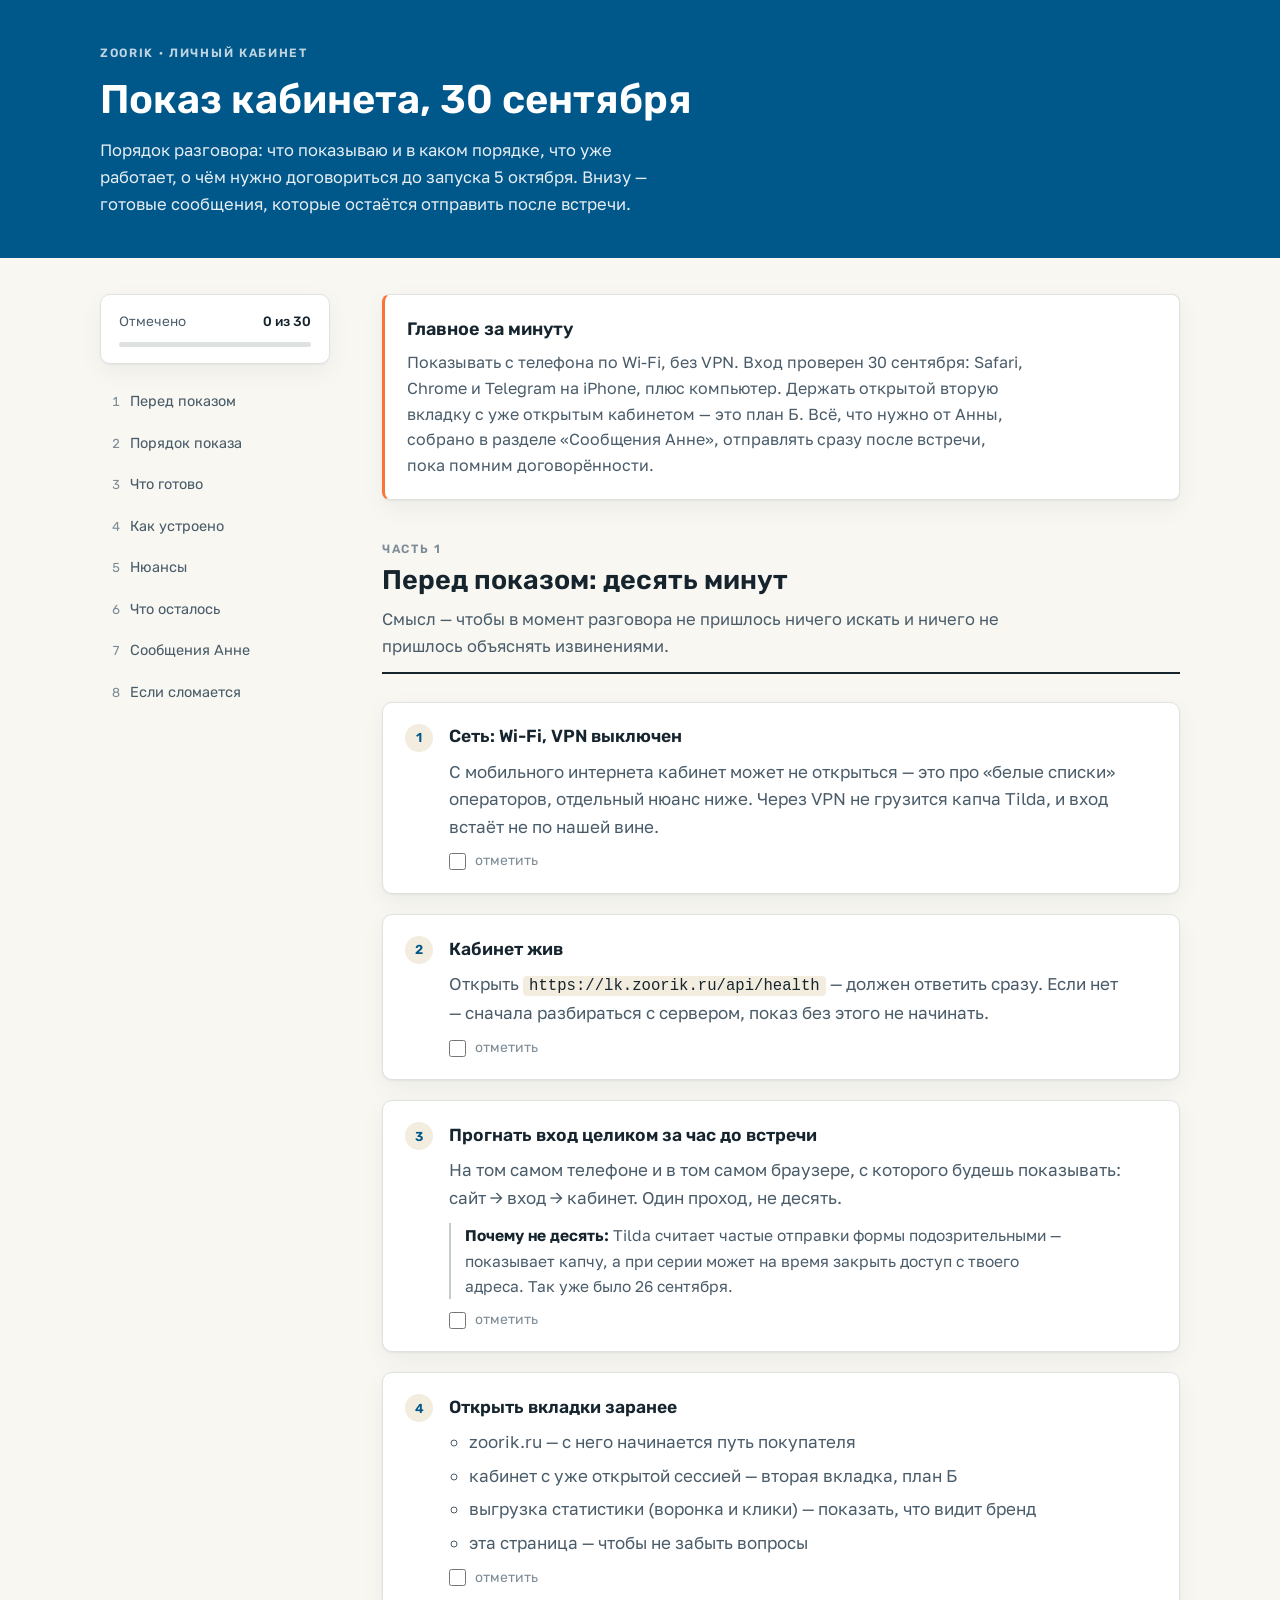
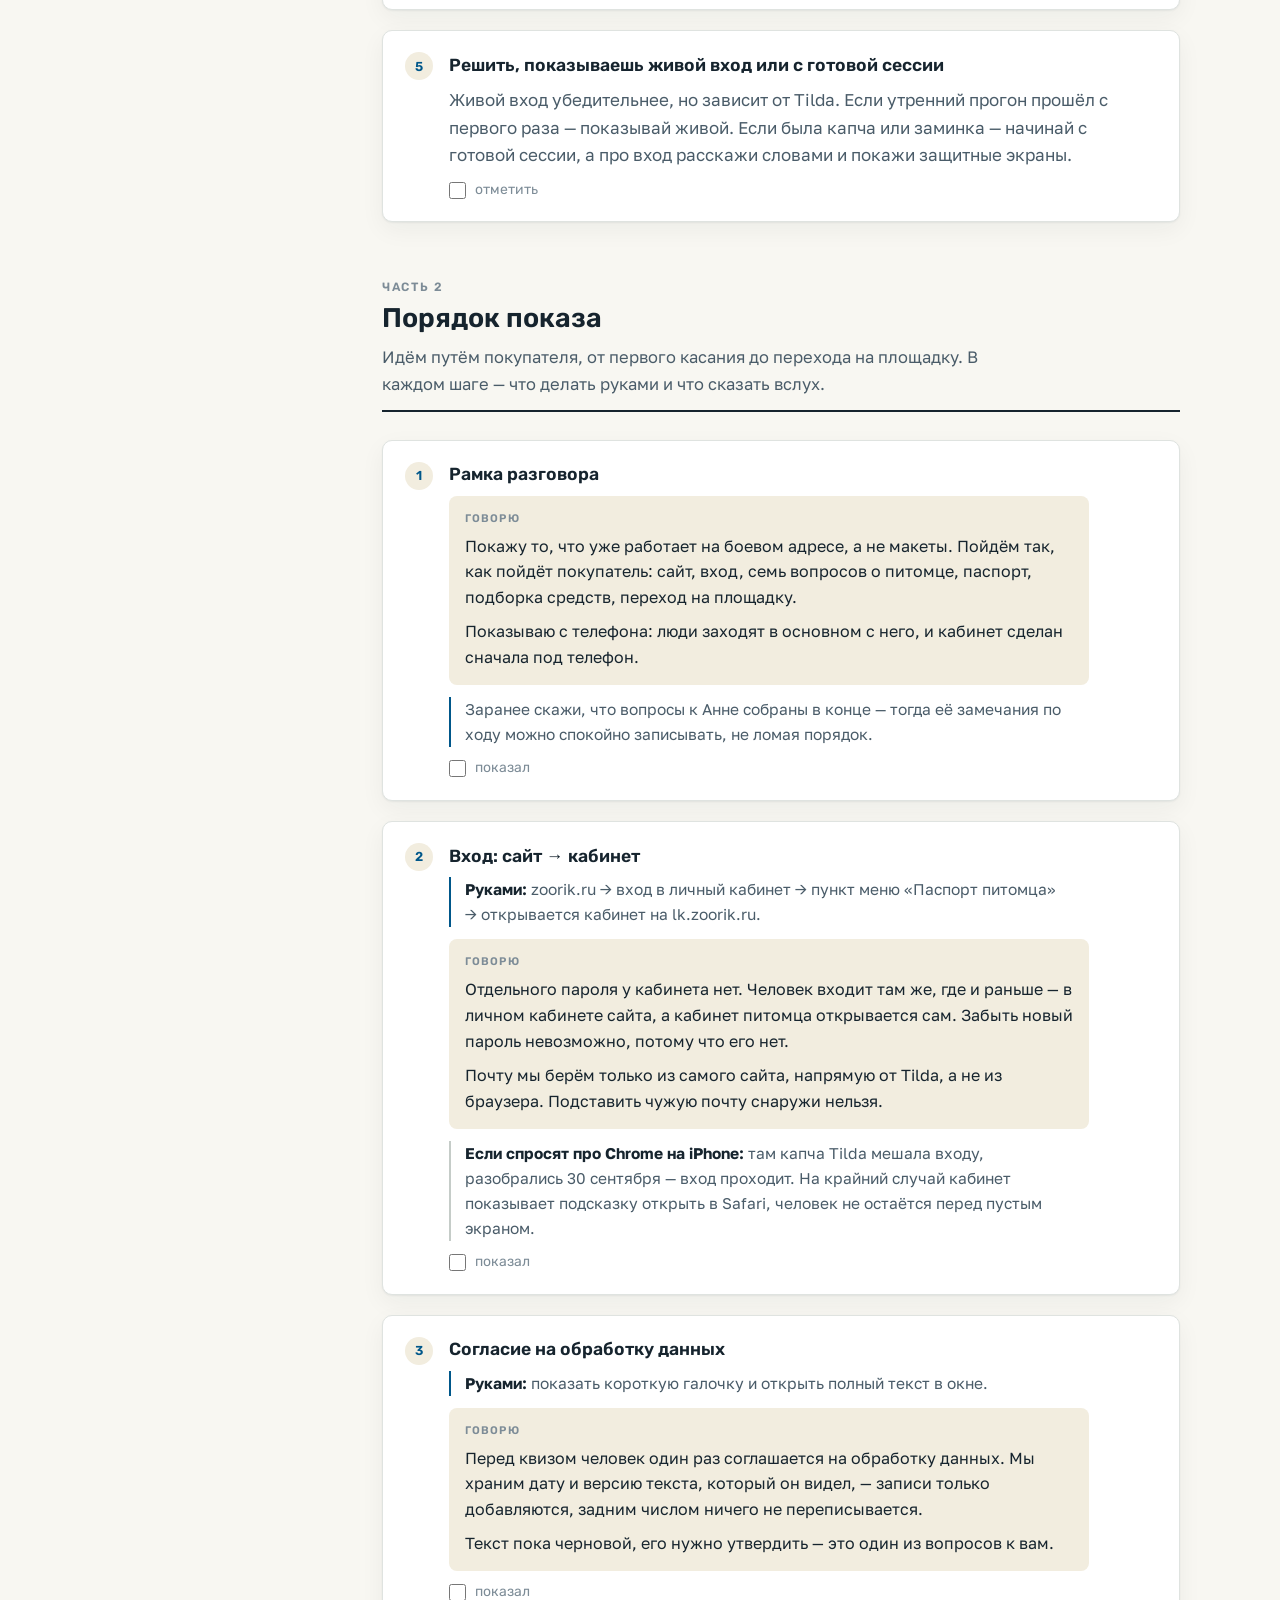
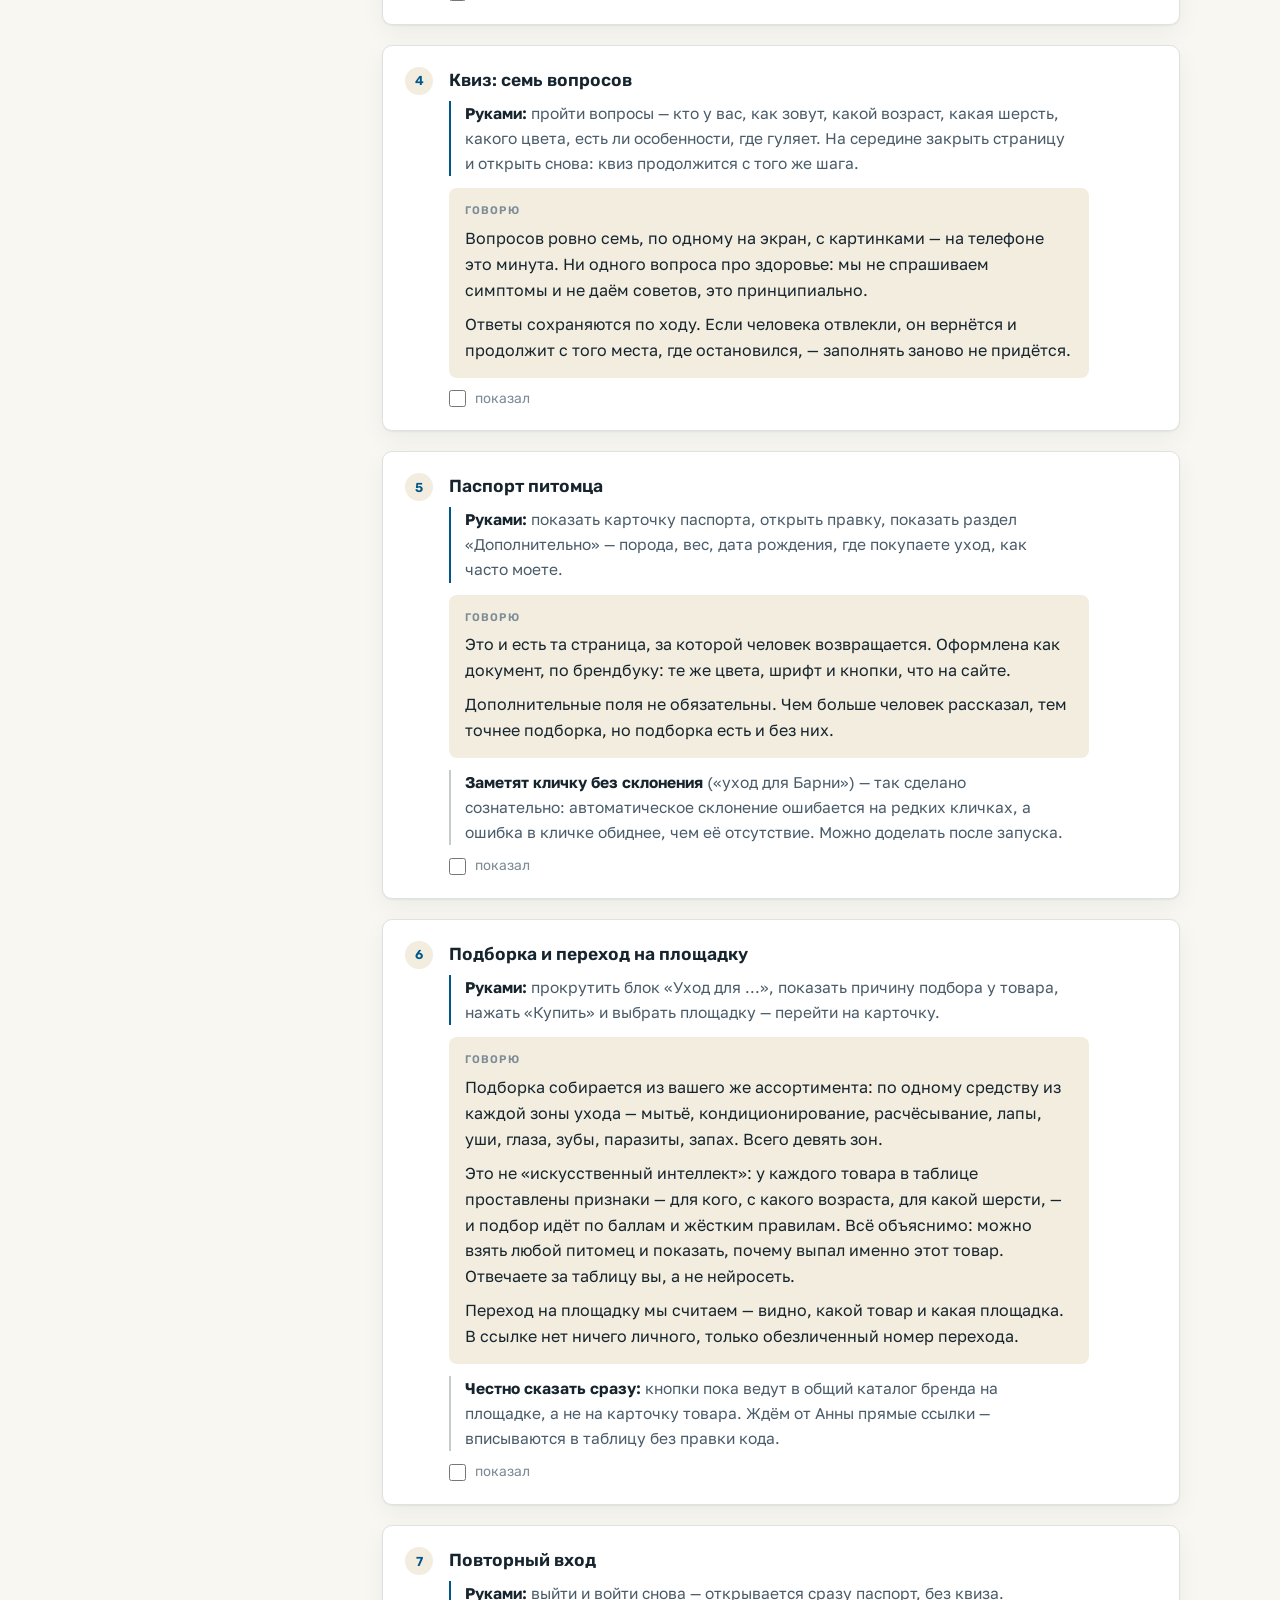
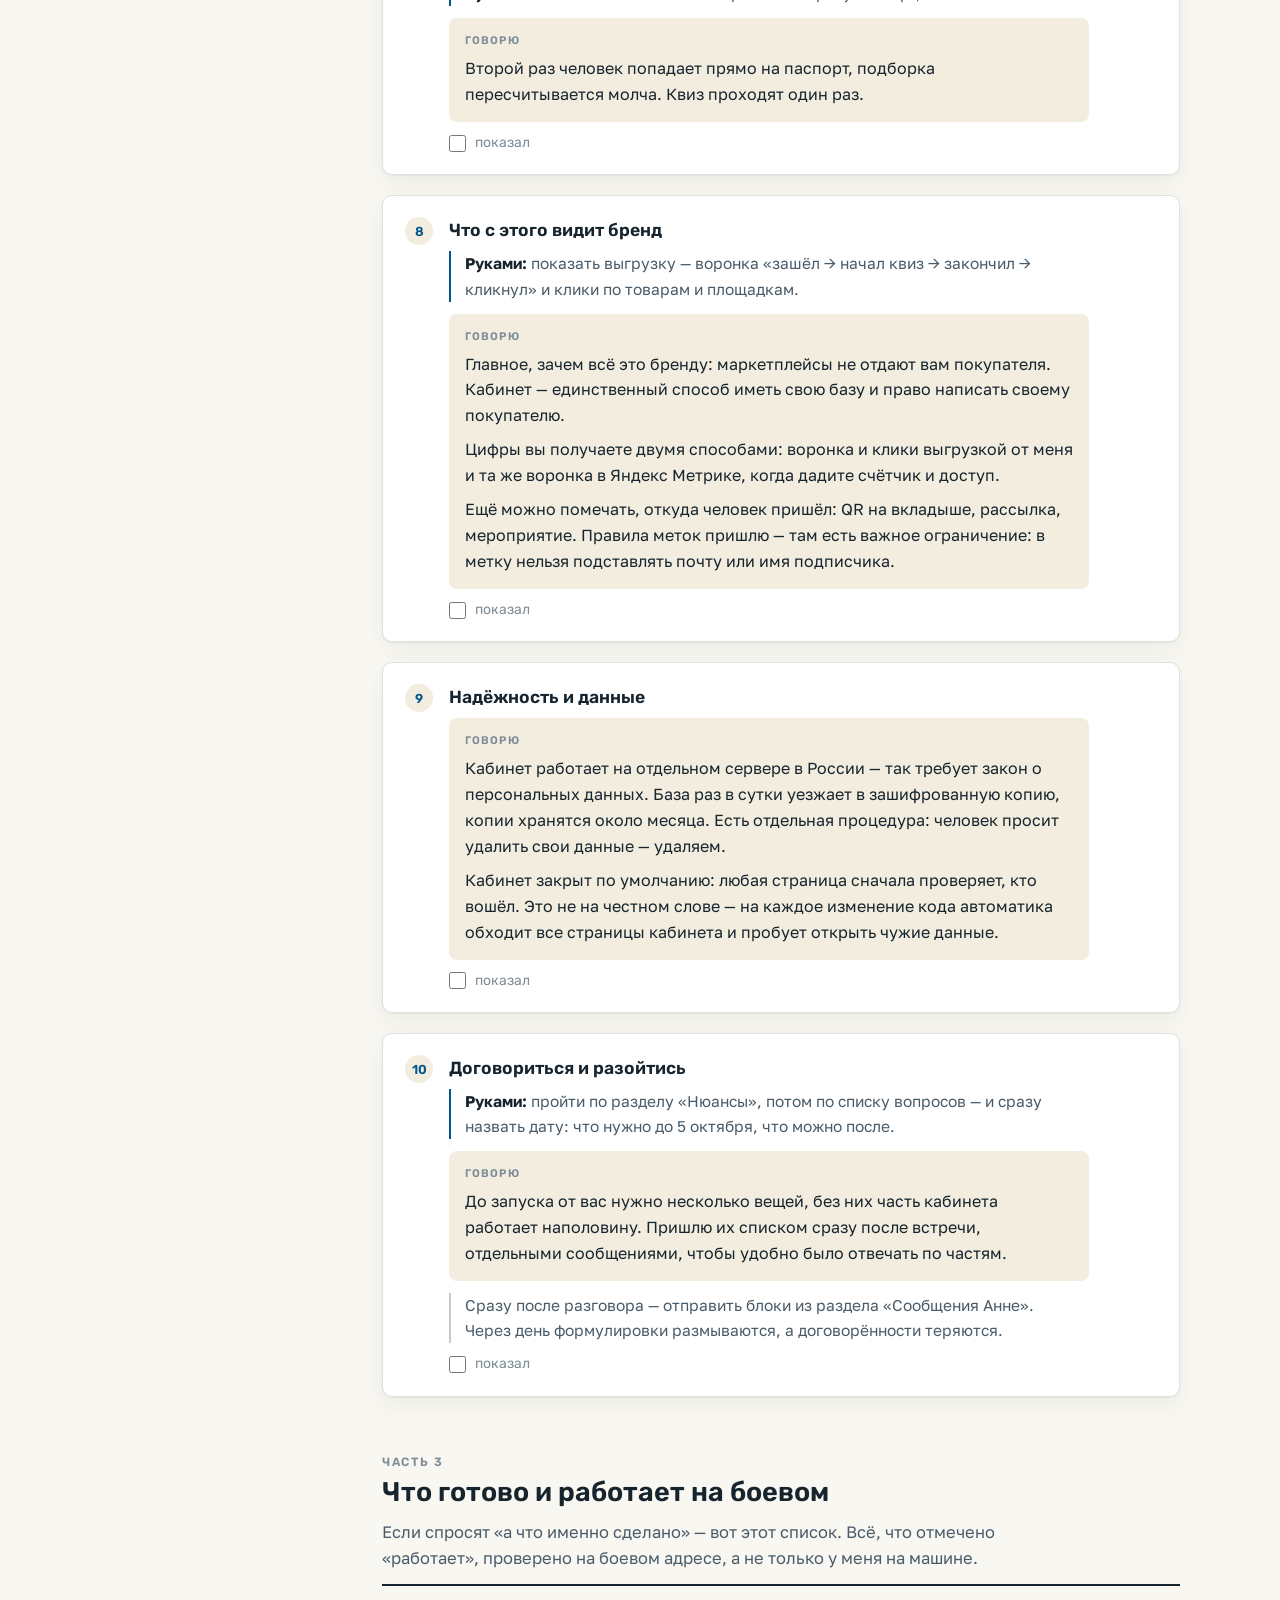
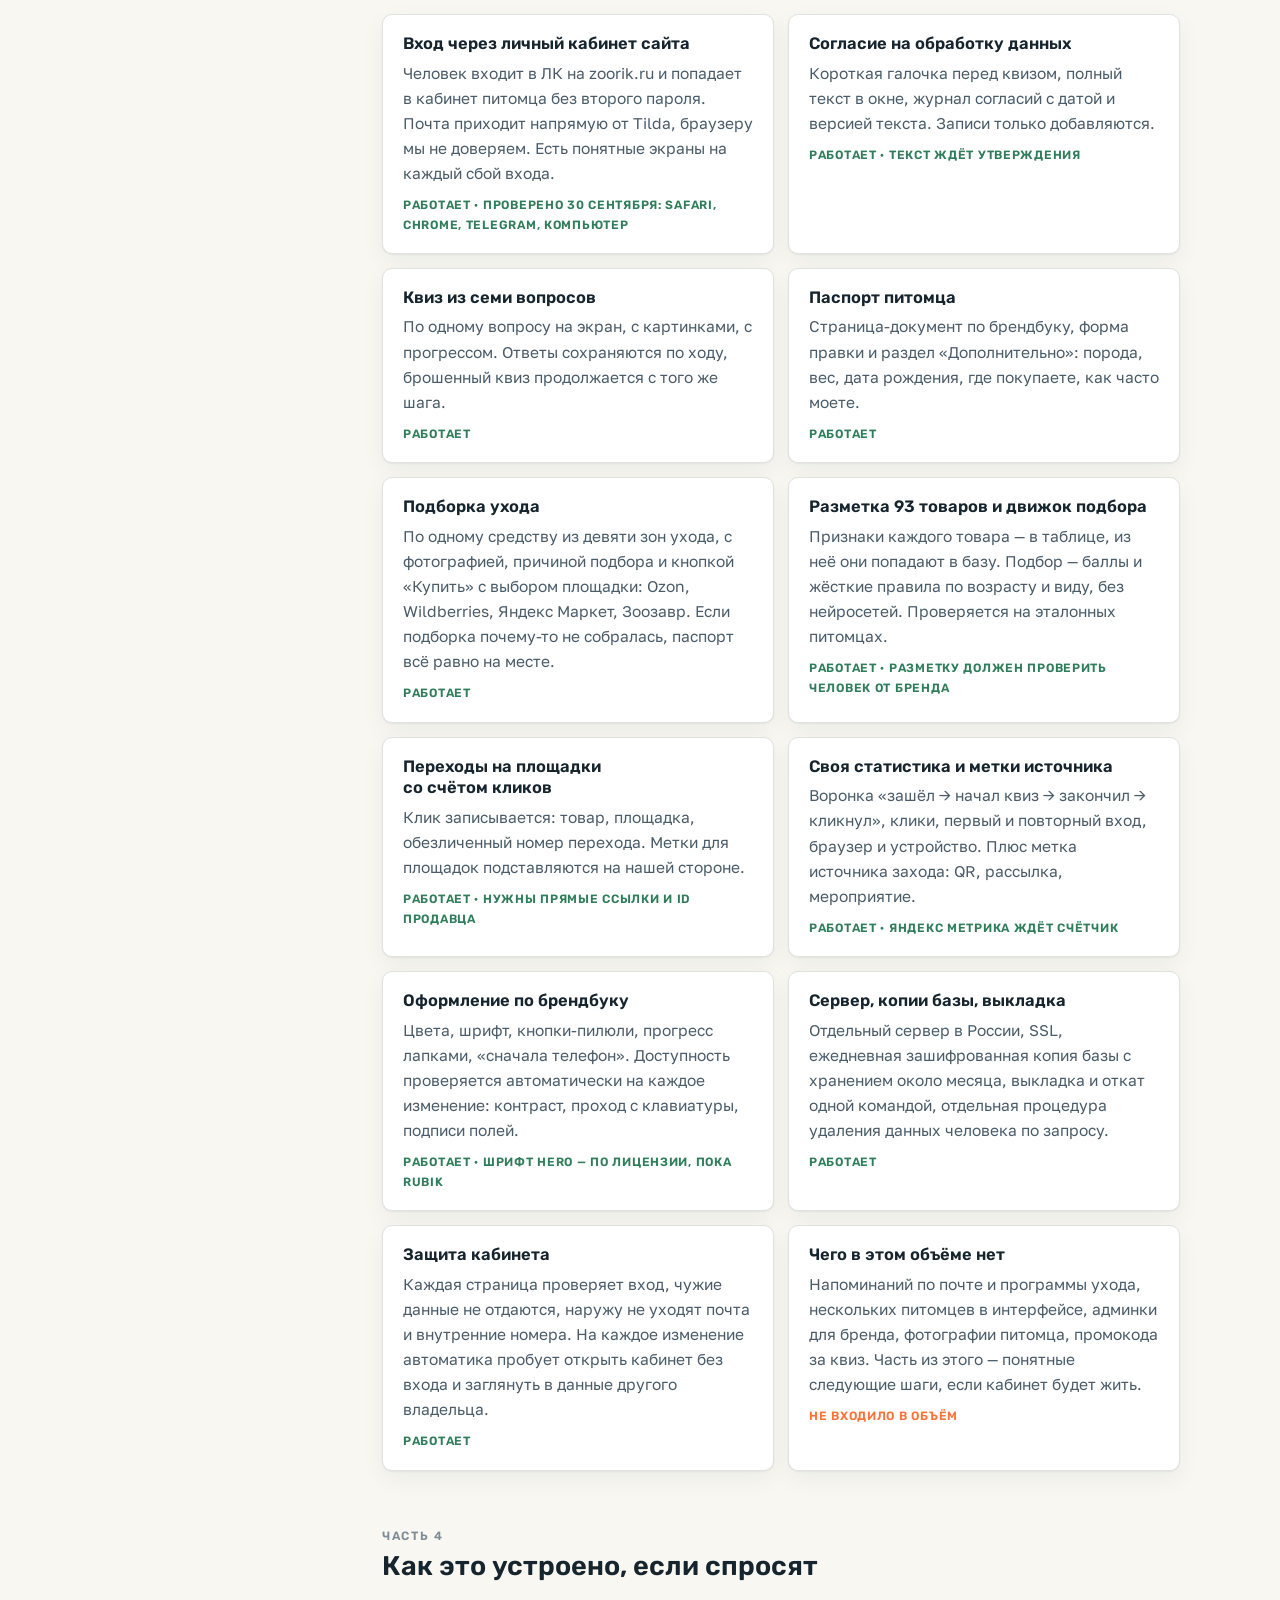
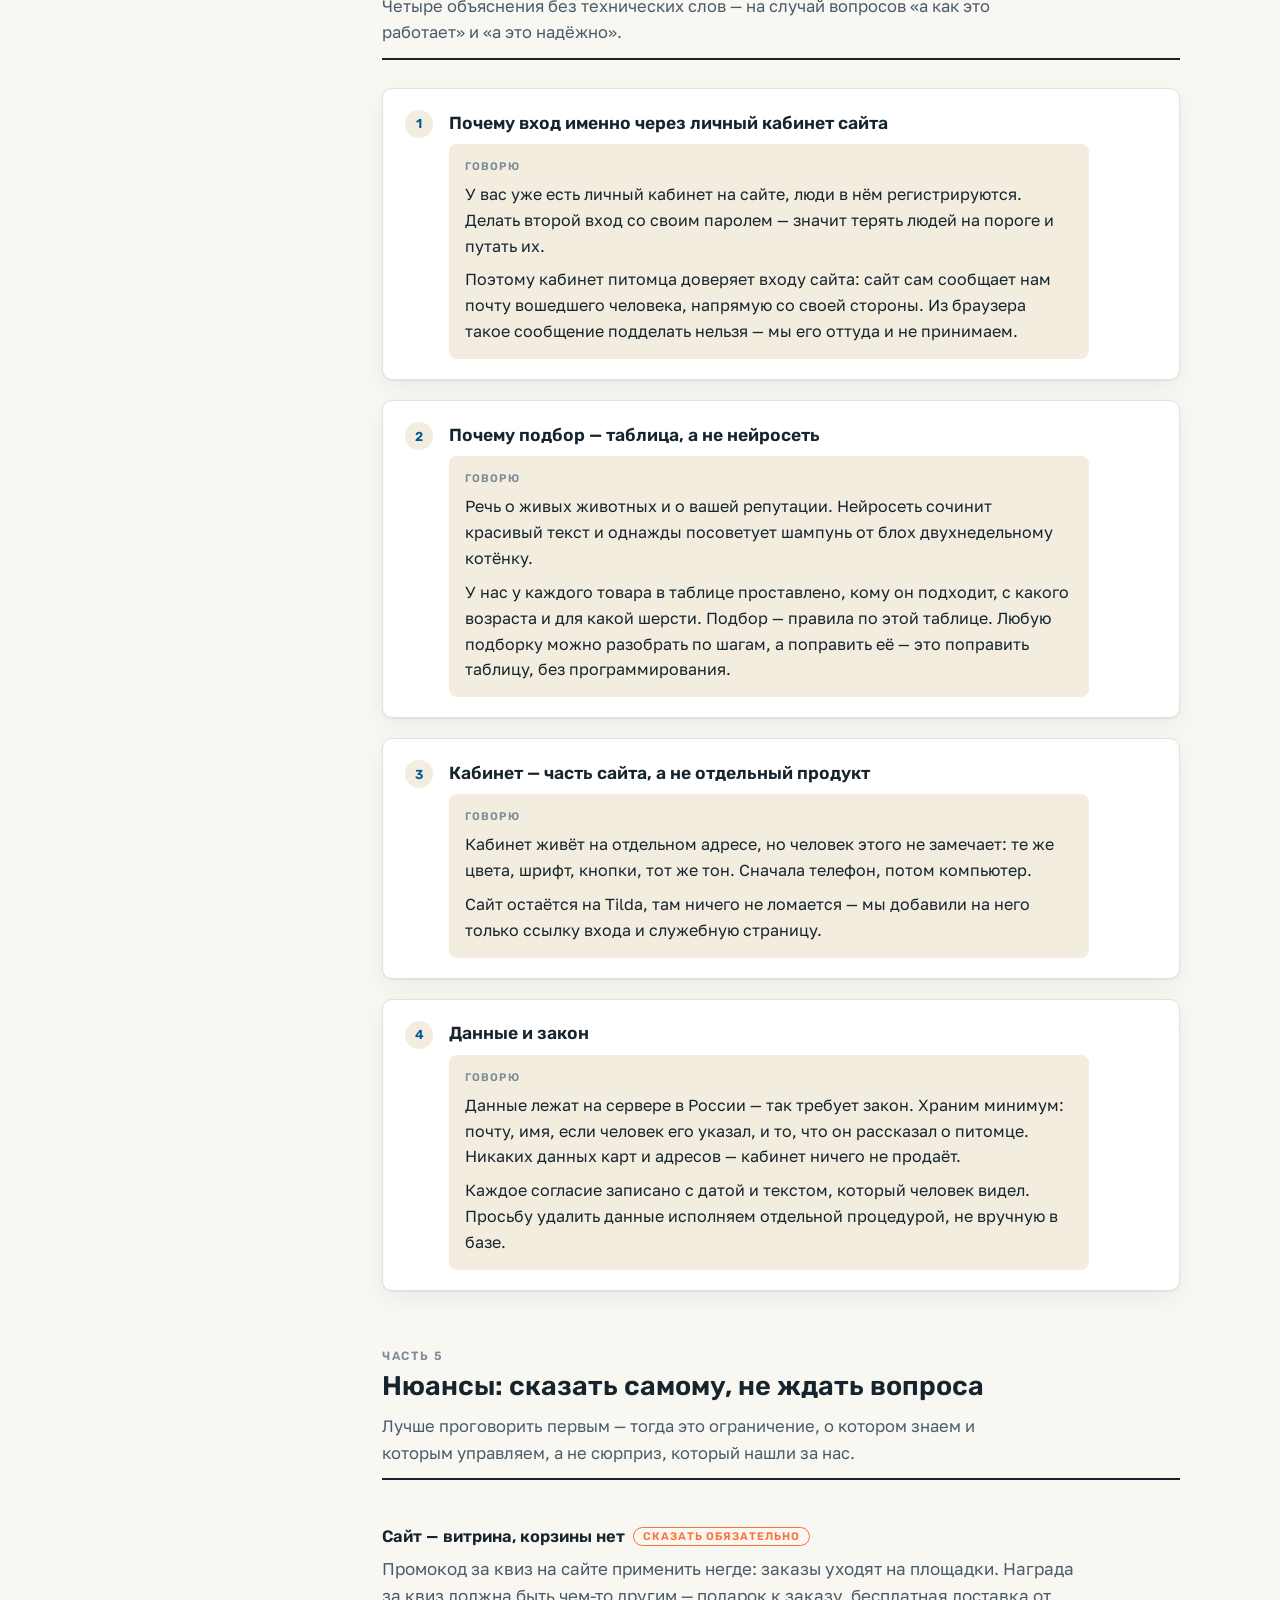
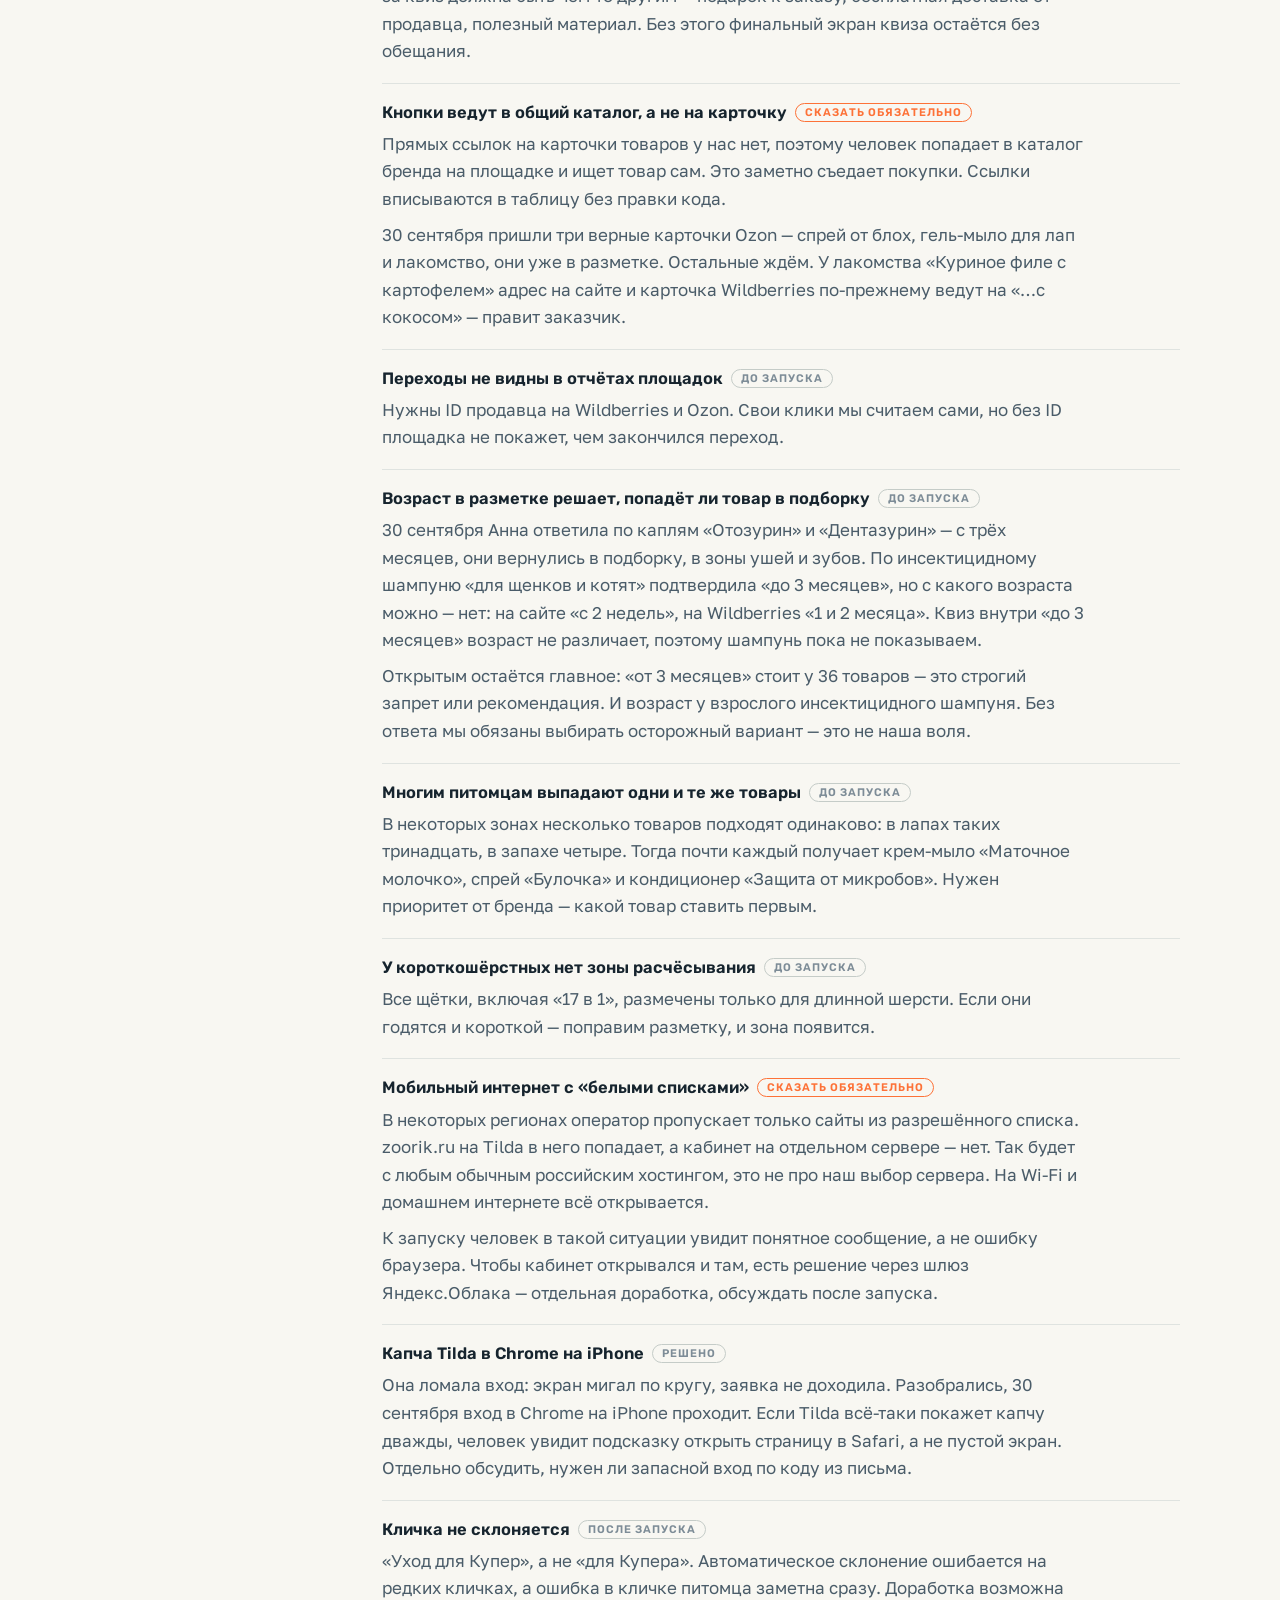
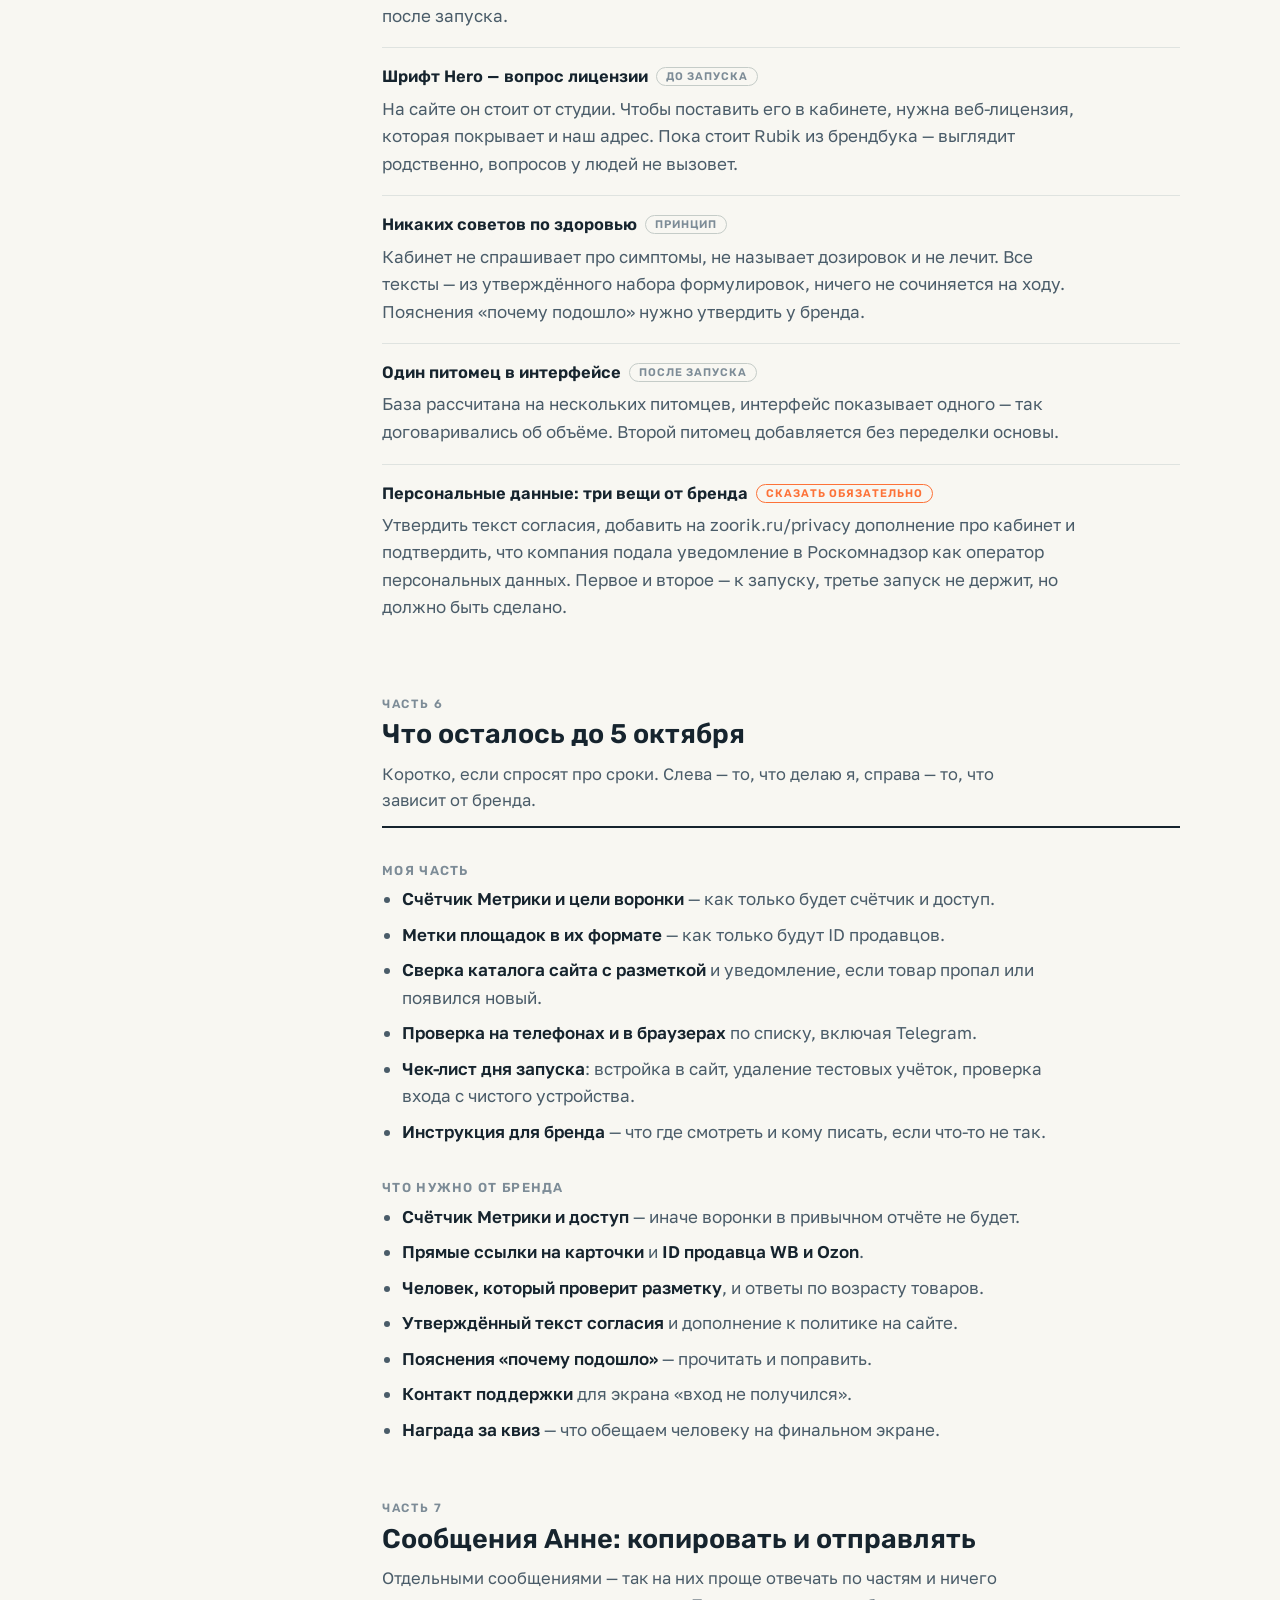
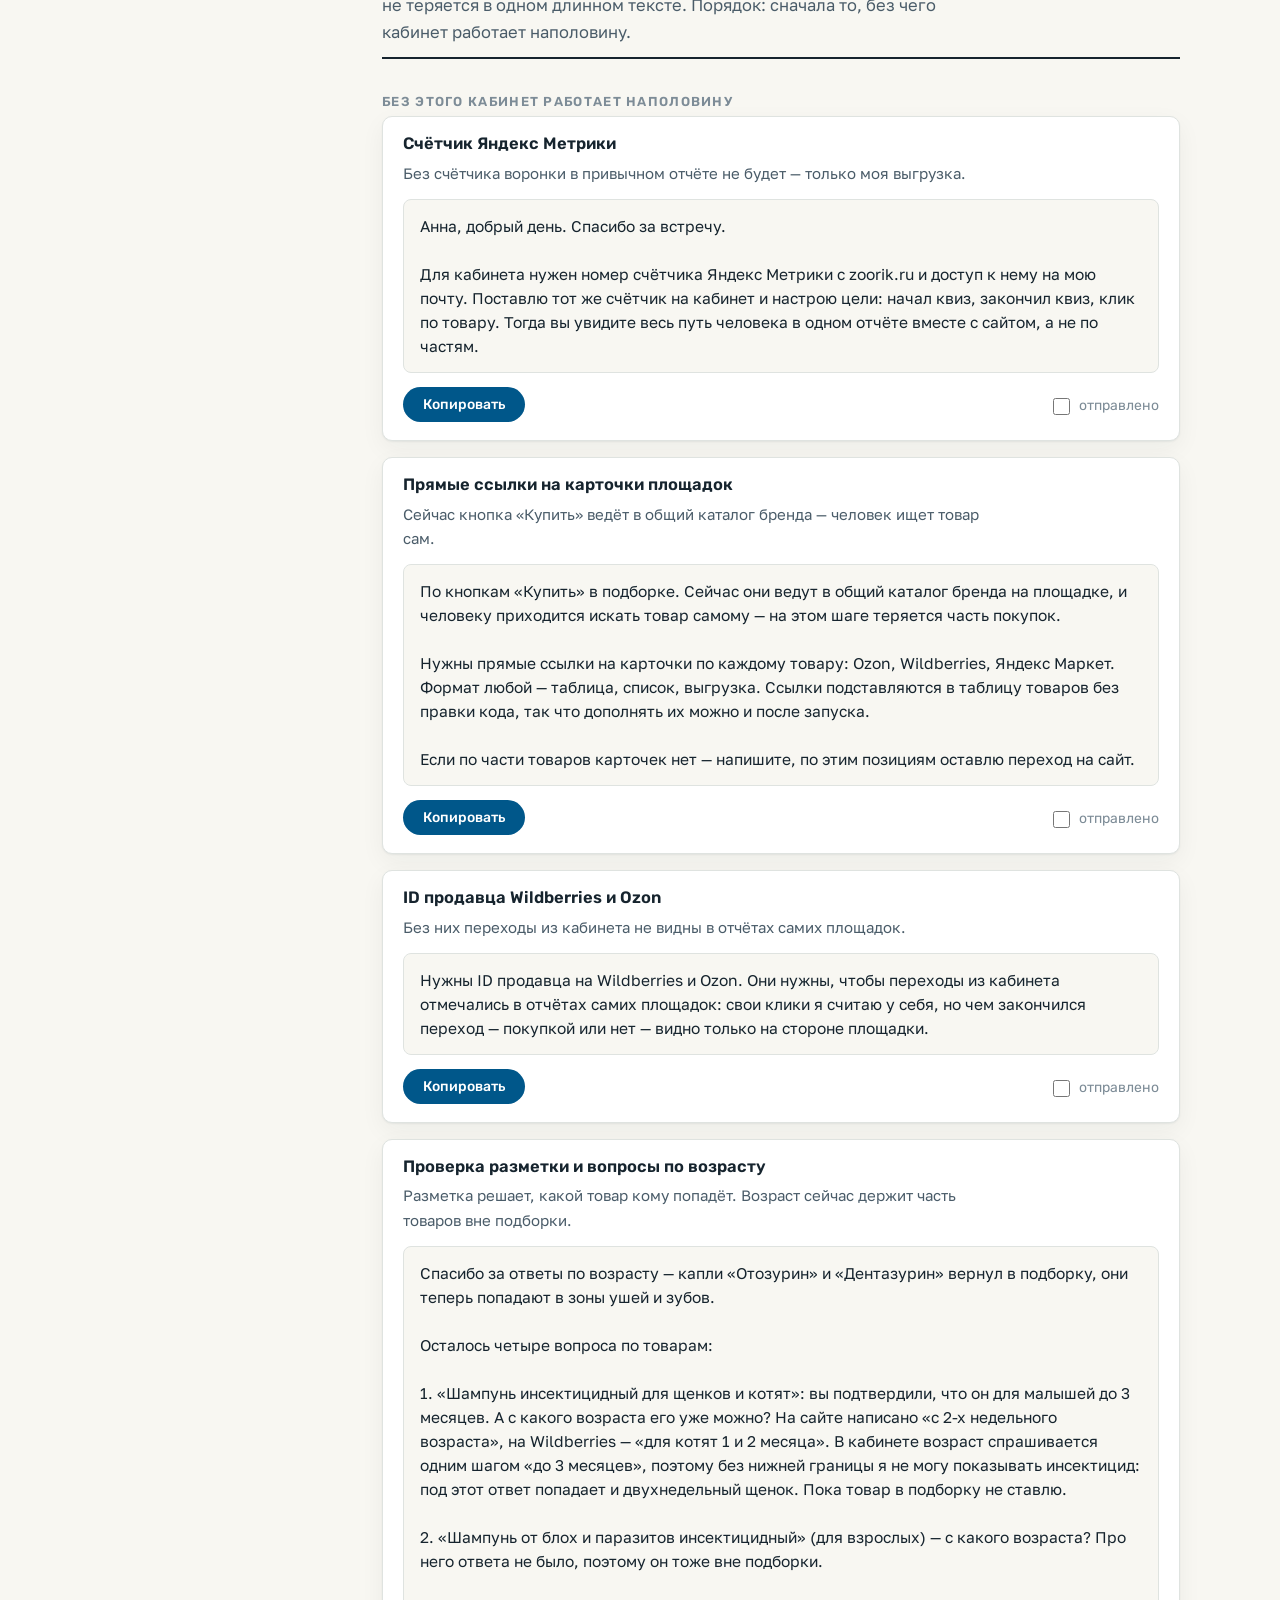
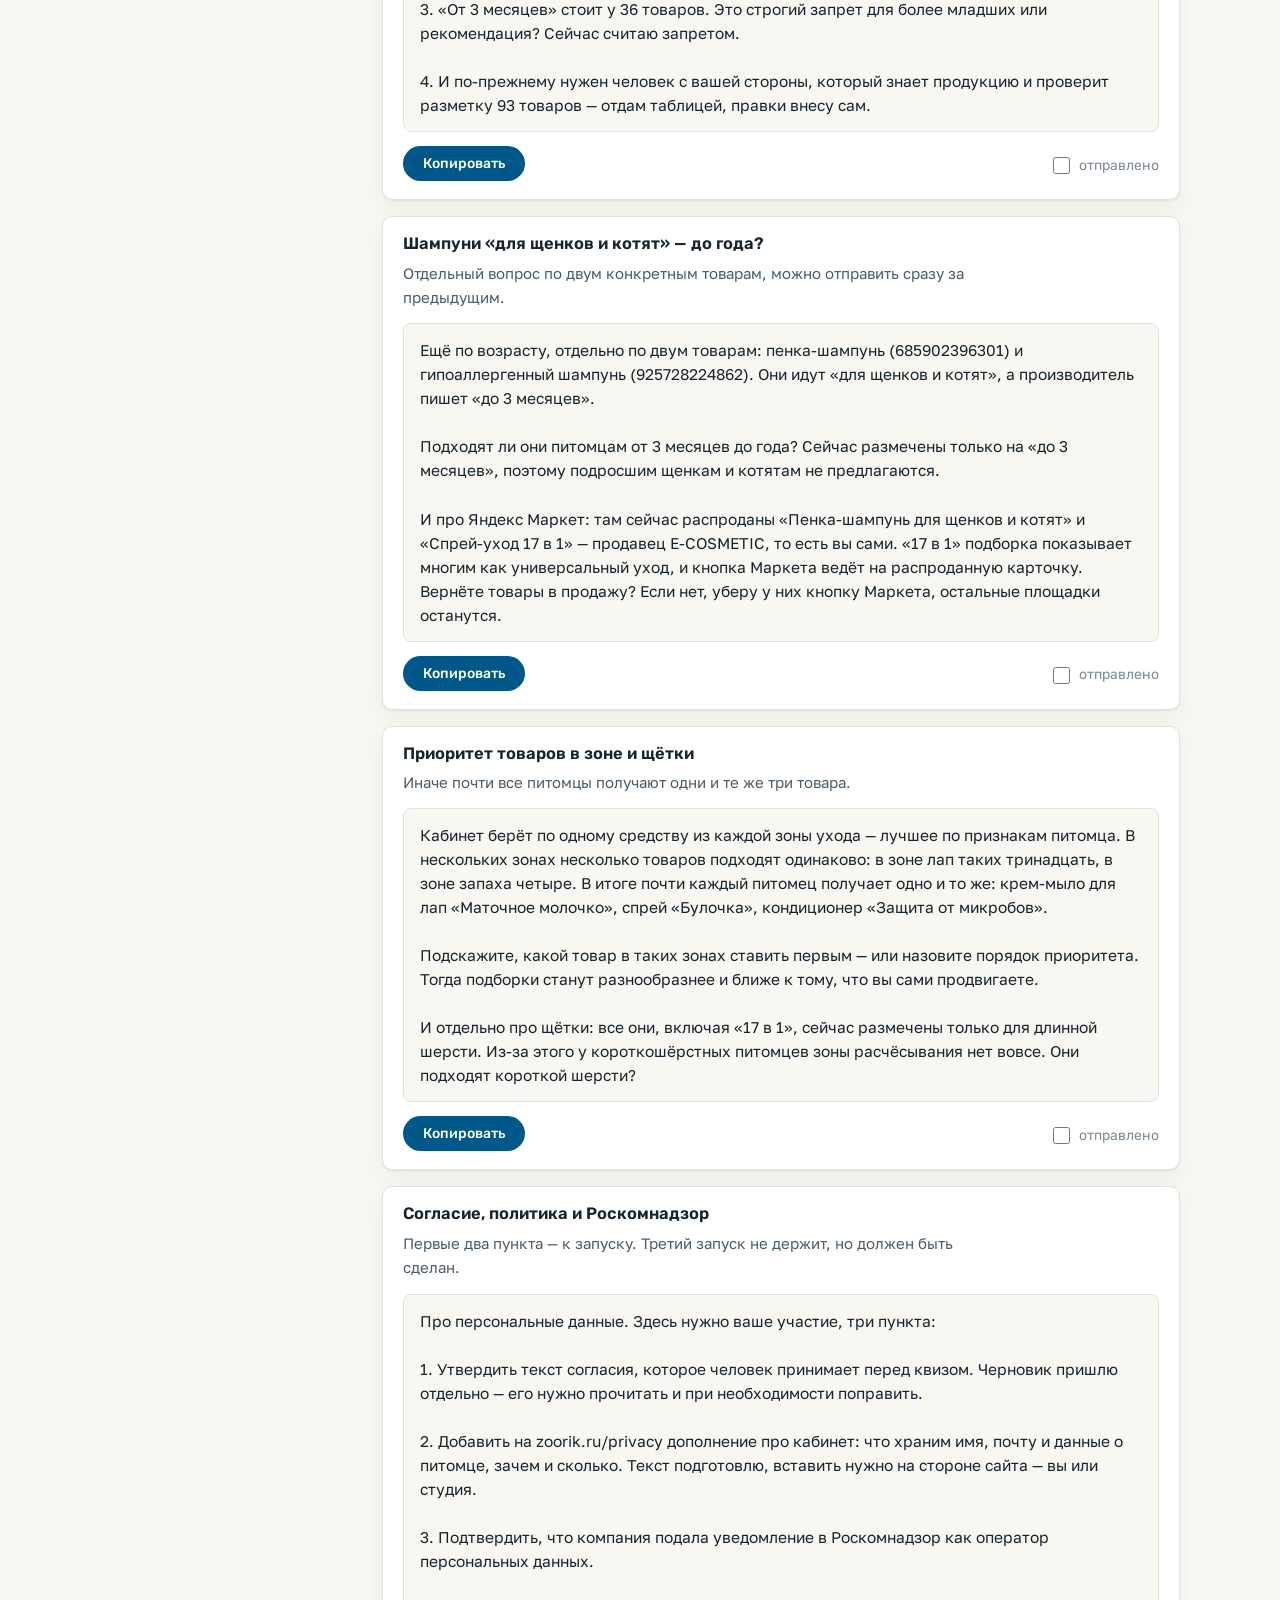
==== commit 30457c37: "Страница показа: ответы по товарам от 30 сентября" ====
--- a/pokaz/index.html
+++ b/pokaz/index.html
@@ -487,6 +487,10 @@
           <p>Прямых ссылок на карточки товаров у нас нет, поэтому человек попадает
              в каталог бренда на площадке и ищет товар сам. Это заметно съедает покупки.
              Ссылки вписываются в таблицу без правки кода.</p>
+          <p>30 сентября пришли три верные карточки Ozon — спрей от блох, гель-мыло для лап
+             и лакомство, они уже в разметке. Остальные ждём. У лакомства «Куриное филе
+             с картофелем» адрес на сайте и карточка Wildberries по-прежнему ведут
+             на «…с кокосом» — правит заказчик.</p>
         </li>
         <li>
           <h3>Переходы не видны в отчётах площадок<span class="label">до запуска</span></h3>
@@ -495,11 +499,14 @@
         </li>
         <li>
           <h3>Возраст в разметке решает, попадёт ли товар в подборку<span class="label">до запуска</span></h3>
-          <p>«От 3 месяцев» стоит у 36 товаров — и пока непонятно, это строгий запрет
-             или рекомендация. У инсектицидного шампуня «для щенков и котят» на сайте
-             и на Wildberries разный возраст. У капель «Отозурин» и «Дентазурин» возраст
-             не указан нигде, поэтому сейчас они в подборку не попадают.</p>
-          <p>Это не наша воля — без ответа мы обязаны выбирать осторожный вариант.</p>
+          <p>30 сентября Анна ответила по каплям «Отозурин» и «Дентазурин» — с трёх месяцев,
+             они вернулись в подборку, в зоны ушей и зубов. По инсектицидному шампуню «для
+             щенков и котят» подтвердила «до 3 месяцев», но с какого возраста можно — нет:
+             на сайте «с 2 недель», на Wildberries «1 и 2 месяца». Квиз внутри «до 3 месяцев»
+             возраст не различает, поэтому шампунь пока не показываем.</p>
+          <p>Открытым остаётся главное: «от 3 месяцев» стоит у 36 товаров — это строгий запрет
+             или рекомендация. И возраст у взрослого инсектицидного шампуня. Без ответа мы
+             обязаны выбирать осторожный вариант — это не наша воля.</p>
         </li>
         <li>
           <h3>Многим питомцам выпадают одни и те же товары<span class="label">до запуска</span></h3>
@@ -648,19 +655,17 @@
         <li>
           <div class="tg-head"><h3>Проверка разметки и вопросы по возрасту</h3></div>
           <p class="tg-why">Разметка решает, какой товар кому попадёт. Возраст сейчас держит часть товаров вне подборки.</p>
-          <div class="tg-text" id="t4">Про разметку товаров. По каждому из 93 товаров проставлены признаки: для кого, с какого возраста, для какой шерсти и кожи, к какой зоне ухода относится. Из этой таблицы кабинет и собирает подборку, поэтому от неё зависит всё остальное.
-
-Нужен человек с вашей стороны, который знает продукцию и проверит разметку. Отдам её обычной таблицей, правки внесу сам.
-
-И три вопроса, из-за которых часть товаров сейчас не попадает в подборку:
-
-1. Шампуни от блох — репеллентный, инсектицидный и инсектицидный для щенков и котят. С какого возраста их можно? У последнего на сайте написано «с 2-недельного возраста», а на Wildberries «до 3 месяцев» — какой вариант верный.
-
-2. Капли «Отозурин» и «Дентазурин» — с какого возраста? Возраст не указан ни на сайте, ни на площадках, поэтому пока я их в подборку не ставлю.
-
-3. «От 3 месяцев» стоит у 36 товаров. Это строгий запрет для более младших или рекомендация?
-
-Пока ответа нет, я обязан выбирать осторожный вариант — и часть ассортимента остаётся невидимой.</div>
+          <div class="tg-text" id="t4">Спасибо за ответы по возрасту — капли «Отозурин» и «Дентазурин» вернул в подборку, они теперь попадают в зоны ушей и зубов.
+
+Осталось четыре вопроса по товарам:
+
+1. «Шампунь инсектицидный для щенков и котят»: вы подтвердили, что он для малышей до 3 месяцев. А с какого возраста его уже можно? На сайте написано «с 2-х недельного возраста», на Wildberries — «для котят 1 и 2 месяца». В кабинете возраст спрашивается одним шагом «до 3 месяцев», поэтому без нижней границы я не могу показывать инсектицид: под этот ответ попадает и двухнедельный щенок. Пока товар в подборку не ставлю.
+
+2. «Шампунь от блох и паразитов инсектицидный» (для взрослых) — с какого возраста? Про него ответа не было, поэтому он тоже вне подборки.
+
+3. «От 3 месяцев» стоит у 36 товаров. Это строгий запрет для более младших или рекомендация? Сейчас считаю запретом.
+
+4. И по-прежнему нужен человек с вашей стороны, который знает продукцию и проверит разметку 93 товаров — отдам таблицей, правки внесу сам.</div>
           <div class="tg-foot">
             <button class="copy" type="button" data-copy="t4">Копировать</button>
             <label class="check"><input type="checkbox" data-k="m4"> отправлено</label>
@@ -672,7 +677,9 @@
           <p class="tg-why">Отдельный вопрос по двум конкретным товарам, можно отправить сразу за предыдущим.</p>
           <div class="tg-text" id="t5">Ещё по возрасту, отдельно по двум товарам: пенка-шампунь (685902396301) и гипоаллергенный шампунь (925728224862). Они идут «для щенков и котят», а производитель пишет «до 3 месяцев».
 
-Подходят ли они питомцам от 3 месяцев до года? Сейчас размечены только на «до 3 месяцев», поэтому подросшим щенкам и котятам не предлагаются.</div>
+Подходят ли они питомцам от 3 месяцев до года? Сейчас размечены только на «до 3 месяцев», поэтому подросшим щенкам и котятам не предлагаются.
+
+И про Яндекс Маркет: там сейчас распроданы «Пенка-шампунь для щенков и котят» и «Спрей-уход 17 в 1» — продавец E-COSMETIC, то есть вы сами. «17 в 1» подборка показывает многим как универсальный уход, и кнопка Маркета ведёт на распроданную карточку. Вернёте товары в продажу? Если нет, уберу у них кнопку Маркета, остальные площадки останутся.</div>
           <div class="tg-foot">
             <button class="copy" type="button" data-copy="t5">Копировать</button>
             <label class="check"><input type="checkbox" data-k="m5"> отправлено</label>
